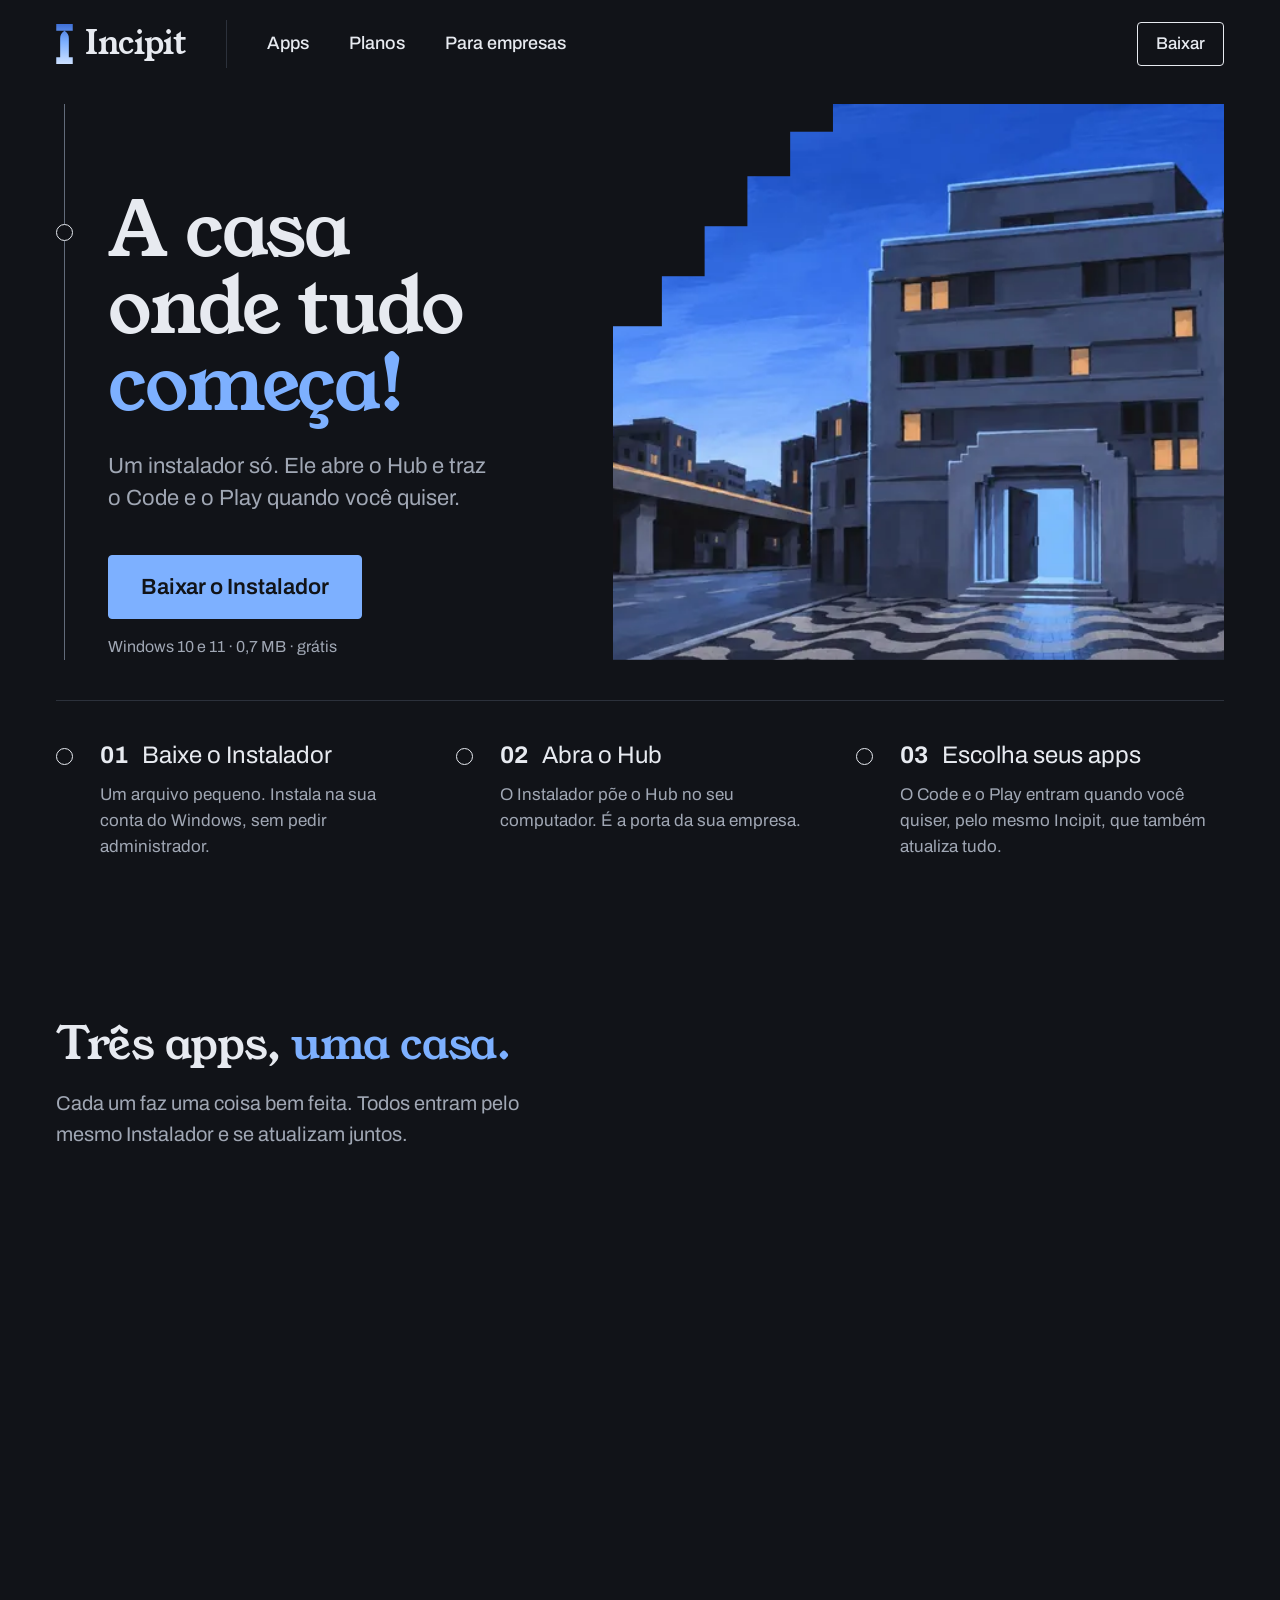
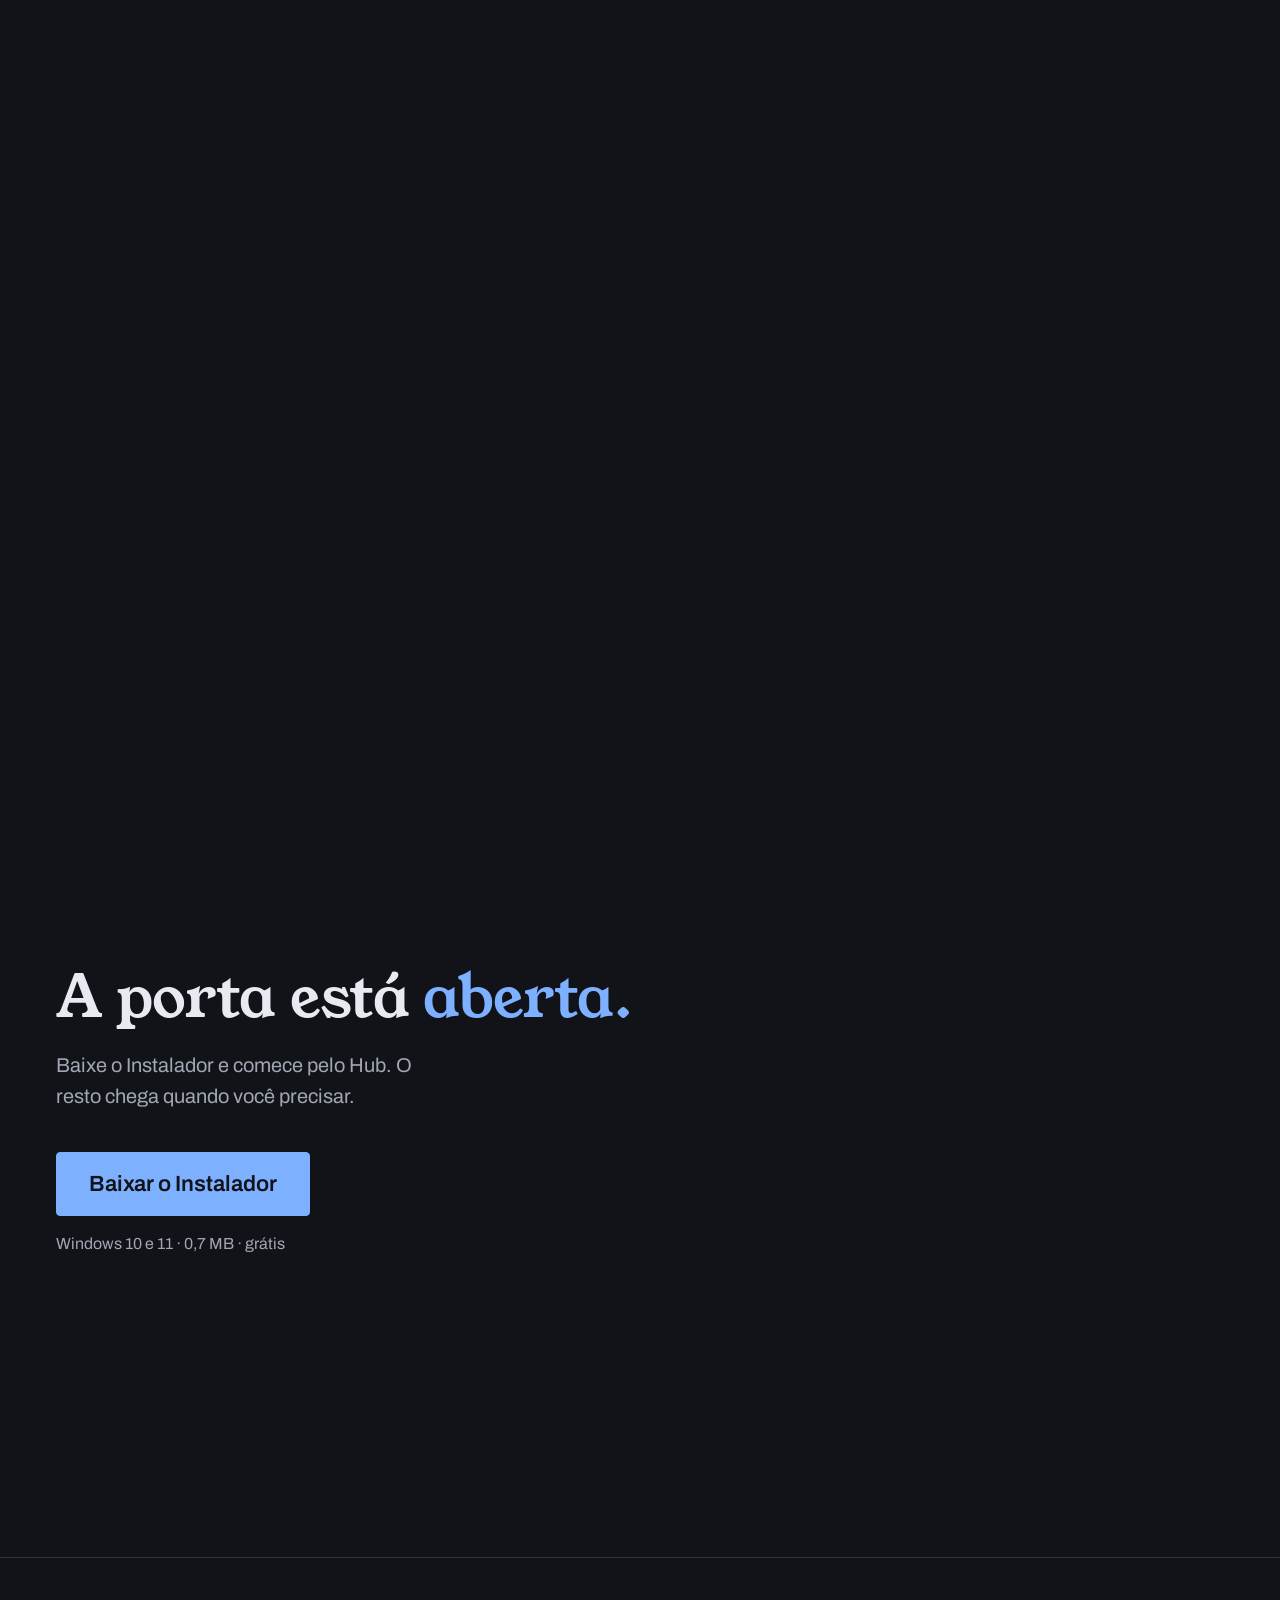
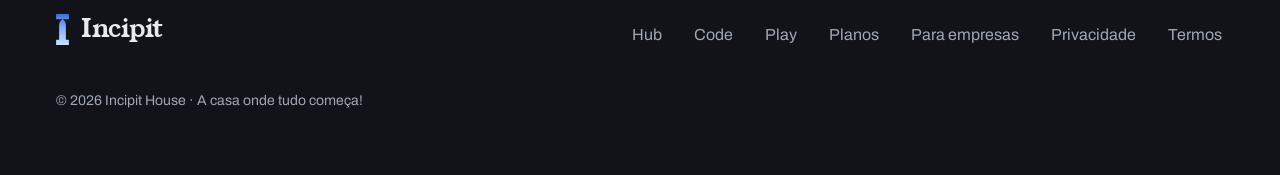
==== index.html @ 81633d27 "Site Incipit House v1 (build do Astro)" ====
<!DOCTYPE html><html lang="pt-BR"><head><meta charset="utf-8"><meta name="viewport" content="width=device-width, initial-scale=1"><meta http-equiv="Content-Security-Policy" content="default-src 'self'; script-src 'self'; style-src 'self'; img-src 'self' data:; font-src 'self'; connect-src 'self'; frame-src 'none'; base-uri 'self'; form-action 'none'; object-src 'none'"><meta name="referrer" content="strict-origin-when-cross-origin"><title>Incipit House · A casa onde tudo começa!</title><meta name="description" content="Baixe o Incipit Instalador: um arquivo só abre o Incipit Hub e traz o Incipit Code e o Incipit Play quando você quiser. Grátis, pra Windows 10 e 11."><link rel="canonical" href="https://incipithouse.com.br/"><link rel="icon" href="/favicon.svg" type="image/svg+xml"><link rel="preload" href="/fontes/young-serif.woff2" as="font" type="font/woff2" crossorigin><link rel="preload" href="/fontes/archivo.woff2" as="font" type="font/woff2" crossorigin><meta name="theme-color" content="#111318"><meta property="og:type" content="website"><meta property="og:site_name" content="Incipit House"><meta property="og:locale" content="pt_BR"><meta property="og:title" content="Incipit House · A casa onde tudo começa!"><meta property="og:description" content="Baixe o Incipit Instalador: um arquivo só abre o Incipit Hub e traz o Incipit Code e o Incipit Play quando você quiser. Grátis, pra Windows 10 e 11."><meta property="og:url" content="https://incipithouse.com.br/"><meta property="og:image" content="https://incipithouse.com.br/img/og.jpg"><meta property="og:image:width" content="1200"><meta property="og:image:height" content="630"><meta name="twitter:card" content="summary_large_image"><script type="application/ld+json">{"@context":"https://schema.org","@type":"Organization","name":"Incipit House","url":"https://incipithouse.com.br","slogan":"A casa onde tudo começa!"}</script><script type="application/ld+json">{"@context":"https://schema.org","@type":"SoftwareApplication","name":"Incipit","operatingSystem":"Windows 10, Windows 11","applicationCategory":"BusinessApplication","offers":{"@type":"Offer","price":"0","priceCurrency":"BRL"}}</script><script src="/js/site.js" defer></script><link rel="stylesheet" href="/_astro/Base.BeALXQrP.css"></head><body><a class="pular" href="#conteudo">Pular pro conteúdo</a><header class="cabeca"><div class="caixa"><a class="marca" href="/" aria-label="Incipit, página inicial"><svg viewBox="0 0 39.58 96" aria-hidden="true" focusable="false"><defs><linearGradient id="porta-topo" x1="0" y1="1" x2="0" y2="0"><stop offset="0" stop-color="#CCE0FF"></stop><stop offset=".55" stop-color="#7DB0FF"></stop><stop offset="1" stop-color="#3F6FD6"></stop></linearGradient></defs><path fill="url(#porta-topo)" fill-rule="evenodd" d="M0 0h39.58v16.32H0zM0 79.68h39.58V96H0zM9.37 79.68V34.36A20.83 20.83 0 0 1 19.79 16.32A20.83 20.83 0 0 1 30.21 34.36V79.68z"></path></svg>Incipit</a><nav aria-label="Principal"><a href="/#apps">Apps</a><a href="/planos">Planos</a><a href="/empresas">Para empresas</a></nav><a class="bt bt-pequeno bt-baixar-topo" href="https://github.com/dalmor0/incipit-releases/releases/latest/download/IncipitSetup.exe">Baixar</a><details class="menu-cel"><summary class="bt bt-pequeno">Menu</summary><div class="menu-gaveta"><a href="/#apps">Apps</a><a href="/planos">Planos</a><a href="/empresas">Para empresas</a><a class="bt bt-pequeno" href="https://github.com/dalmor0/incipit-releases/releases/latest/download/IncipitSetup.exe">Baixar o Instalador</a></div></details></div></header><main id="conteudo"><section class="abre caixa"><div class="abre-grade"><div class="abre-texto rota"><h1 class="titulo-topo parada">A casa onde tudo <em>começa!</em></h1><p class="apoio">Um instalador só. Ele abre o Hub e traz o Code e o Play<span class="so-grande"> quando você quiser</span>.</p></div><div class="abre-acao rota"><a class="bt bt-forte" href="https://github.com/dalmor0/incipit-releases/releases/latest/download/IncipitSetup.exe">Baixar o Instalador</a><p class="meta">Windows 10 e 11 · 0,7 MB · grátis</p></div><div class="abre-imagem batente"><img src="/img/01-capa-1600.webp" srcset="/img/01-capa-800.webp 800w, /img/01-capa-1600.webp 1600w" sizes="(max-width: 860px) 100vw, 58vw" width="1600" height="900" alt="Pintura de uma rua de noite na hora azul: um prédio art déco com a porta aberta e acesa em azul, calçada de ondas portuguesas e janelas acesas." fetchpriority="high" decoding="async"></div></div></section><section class="faixa-rota caixa" aria-label="Como começar"><ol><li><span class="num">01</span><span class="nome">Baixe o Instalador</span><p>Um arquivo pequeno. Instala na sua conta do Windows, sem pedir administrador.</p></li><li><span class="num">02</span><span class="nome">Abra o Hub</span><p>O Instalador põe o Hub no seu computador. É a porta da sua empresa.</p></li><li><span class="num">03</span><span class="nome">Escolha seus apps</span><p>O Code e o Play entram quando você quiser, pelo mesmo Incipit, que também atualiza tudo.</p></li></ol></section><section class="secao caixa" id="apps" aria-labelledby="t-apps"><h2 class="titulo-secao" id="t-apps">Três apps, <em>uma casa.</em></h2><p class="texto-secao">Cada um faz uma coisa bem feita. Todos entram pelo mesmo Instalador e se atualizam juntos.</p><article class="sala entra" aria-labelledby="t-hub"><figure class="porta-print"><div class="porta-moldura larga"><img src="/img/hub-trabalhos-1280.webp" srcset="/img/hub-trabalhos-640.webp 640w, /img/hub-trabalhos-1280.webp 1280w" sizes="(max-width: 860px) 100vw, 1100px" width="1440" height="900" alt="Tela Trabalhos do Incipit Hub numa empresa de demonstração, com as colunas A fazer, Andando e Feito" loading="lazy" decoding="async"></div></figure><div class="sala-texto"><h3 class="titulo-sala" id="t-hub">Incipit Hub</h3><p class="texto-secao">A central da sua empresa: o que está andando, o que espera decisão e quem está em cada mesa.</p><a class="bt acao-secao" href="/hub">Conhecer o Hub</a></div></article><article class="sala entra" aria-labelledby="t-code"><figure class="porta-print"><div class="porta-moldura"><img src="/img/code-conversa-navegador-1280.webp" srcset="/img/code-conversa-navegador-640.webp 640w, /img/code-conversa-navegador-1280.webp 1280w" sizes="(max-width: 860px) 100vw, 1100px" width="1008" height="816" alt="Tela Conversa do Incipit Code: o Construtor fazendo a página de uma padaria de exemplo, com o passo a passo e a página aberta no navegador do app" loading="lazy" decoding="async"></div></figure><div class="sala-texto"><h3 class="titulo-sala" id="t-code">Incipit Code</h3><p class="texto-secao">Seus ajudantes trabalhando lado a lado, cada um no seu terminal, e agora com conversa por voz.</p><a class="bt acao-secao" href="/code">Conhecer o Code</a></div></article><article class="sala entra" aria-labelledby="t-play"><figure class="porta-print"><div class="porta-moldura"><img src="/img/play-playstation-1280.webp" srcset="/img/play-playstation-640.webp 640w, /img/play-playstation-1280.webp 1280w" sizes="(max-width: 860px) 100vw, 1100px" width="1280" height="480" alt="Aba PlayStation do Incipit Play: um PS5 da rede achado, em repouso, com os botões PIN do console e Jogar" loading="lazy" decoding="async"></div></figure><div class="sala-texto"><h3 class="titulo-sala" id="t-play">Incipit Play</h3><p class="texto-secao">Jogue o seu PlayStation, Xbox ou Switch no computador e guarde os melhores lances.</p><a class="bt acao-secao" href="/play">Conhecer o Play</a></div></article></section><section class="secao caixa entra faixa-instalador" aria-labelledby="t-instalador"><div class="faixa-instalador-texto"><h2 class="titulo-secao" id="t-instalador">Instala, abre e <em>atualiza.</em></h2><p class="texto-secao">O Instalador é o lugar dos seus apps. Ele instala na sua conta do Windows, sem pedir administrador, confere cada app contra a lista de versões assinada antes de instalar e avisa quando sai versão nova.</p><div class="acao-secao"><a class="bt bt-forte" href="https://github.com/dalmor0/incipit-releases/releases/latest/download/IncipitSetup.exe">Baixar o Instalador</a><p class="meta">Windows 10 e 11 · 0,7 MB · grátis</p></div></div><figure class="porta-print"><div class="porta-moldura"><img src="/img/instalador-apps-1280.webp" srcset="/img/instalador-apps-640.webp 640w, /img/instalador-apps-1280.webp 1280w" sizes="(max-width: 860px) 100vw, 1100px" width="840" height="600" alt="Tela Seus apps do Incipit Instalador, com o Incipit Code, o Incipit Hub e o Incipit Play e os botões de instalar e atualizar." loading="lazy" decoding="async"></div></figure></section><section class="secao caixa entra" aria-labelledby="t-planos"><h2 class="titulo-secao" id="t-planos">O grátis é <em>completo.</em></h2><p class="texto-secao">Quem quiser mais paga uma vez e fica com a licença. Sem assinatura.</p><ul class="lista"><li><div class="linha-app"><h3>Grátis</h3><p>R$ 0. Code, Hub e Play pra trabalhar a sério desde o primeiro dia, tudo no seu computador.</p><a class="bt bt-pequeno" href="/planos#gratis">Ver o que tem</a></div></li><li><div class="linha-app"><h3>Vitalício</h3><p>R$ 497 nas 200 primeiras licenças, depois R$ 697. Paga uma vez.</p><a class="bt bt-pequeno" href="/planos#vitalicio">Ver o vitalício</a></div></li><li><div class="linha-app"><h3>Enterprise</h3><p>Por contrato, pra empresa que põe o time inteiro nos apps.</p><a class="bt bt-pequeno" href="/empresas">Para empresas</a></div></li></ul></section><section class="secao caixa entra" aria-labelledby="t-empresas"><div class="faixa-pintura"><img src="/img/07-resolver-1600.webp" srcset="/img/07-resolver-800.webp 800w, /img/07-resolver-1600.webp 1600w" sizes="(max-width: 860px) 100vw, 58vw" width="1600" height="900" alt="" loading="lazy" decoding="async"><div><p class="etiqueta">Para empresas</p><h2 class="titulo-secao" id="t-empresas">O time inteiro, com o dado <em>em casa.</em></h2><p class="texto-secao">Tudo liberado pra cada pessoa, o registro do que foi pedido guardado na empresa e implantação com a gente.</p><a class="bt acao-secao" href="/empresas">Falar com a gente</a></div></div></section><section class="cena-final" aria-labelledby="t-final"><img src="/img/05-andando-1600.webp" srcset="/img/05-andando-800.webp 800w, /img/05-andando-1600.webp 1600w" sizes="100vw" width="1600" height="900" alt="" loading="lazy" decoding="async"><div class="caixa"><h2 class="titulo-secao" id="t-final">A porta está <em>aberta.</em></h2><p class="texto-secao">Baixe o Instalador e comece pelo Hub. O resto chega quando você precisar.</p><a class="bt bt-forte" href="https://github.com/dalmor0/incipit-releases/releases/latest/download/IncipitSetup.exe">Baixar o Instalador</a><p class="meta">Windows 10 e 11 · 0,7 MB · grátis</p></div></section></main><footer class="rodape"><div class="caixa"><a class="marca" href="/" aria-label="Incipit, página inicial"><svg viewBox="0 0 39.58 96" aria-hidden="true" focusable="false"><defs><linearGradient id="porta-rodape" x1="0" y1="1" x2="0" y2="0"><stop offset="0" stop-color="#CCE0FF"></stop><stop offset=".55" stop-color="#7DB0FF"></stop><stop offset="1" stop-color="#3F6FD6"></stop></linearGradient></defs><path fill="url(#porta-rodape)" fill-rule="evenodd" d="M0 0h39.58v16.32H0zM0 79.68h39.58V96H0zM9.37 79.68V34.36A20.83 20.83 0 0 1 19.79 16.32A20.83 20.83 0 0 1 30.21 34.36V79.68z"></path></svg>Incipit</a><nav aria-label="Rodapé"><a href="/hub">Hub</a><a href="/code">Code</a><a href="/play">Play</a><a href="/planos">Planos</a><a href="/empresas">Para empresas</a><a href="/privacidade">Privacidade</a><a href="/termos">Termos</a></nav><p class="letra">© 2026 Incipit House · A casa onde tudo começa!</p></div></footer></body></html>
---- _astro/Base.BeALXQrP.css ----
@font-face{font-family:Young Serif;src:url(/fontes/young-serif.woff2)format("woff2");font-weight:400;font-style:normal;font-display:swap}@font-face{font-family:Archivo;src:url(/fontes/archivo.woff2)format("woff2");font-weight:100 900;font-stretch:62% 125%;font-style:normal;font-display:swap}:root{--fundo:#111318;--sup:#1a1d24;--texto:#e7eaf0;--texto-2:#a0a7b4;--fio:#2c313b;--fio-forte:#626b7a;--destaque:#7db0ff;--sobre-destaque:#111318;--porta-1:#cce0ff;--porta-2:#7db0ff;--porta-3:#3f6fd6;--serif:"Young Serif", Georgia, "Times New Roman", serif;--sans:"Archivo", system-ui, -apple-system, "Segoe UI", sans-serif;--gutter:56px;--rota:8px;--recuo:52px;--larg:1328px;--secao:160px;--ease-out:cubic-bezier(.23, 1, .32, 1);--degrau:polygon(0 40%, 8% 40%, 8% 31%, 15% 31%, 15% 22%, 22% 22%, 22% 13%, 29% 13%, 29% 5%, 36% 5%, 36% 0, 100% 0, 100% 100%, 0 100%);--portal:polygon(0 18%, 6% 18%, 6% 10%, 12% 10%, 12% 4%, 18% 4%, 18% 0, 82% 0, 82% 4%, 88% 4%, 88% 10%, 94% 10%, 94% 18%, 100% 18%, 100% 100%, 0 100%);color-scheme:dark}@media (width<=1100px){:root{--gutter:40px;--secao:128px}}@media (width<=720px){:root{--gutter:20px;--rota:3px;--recuo:24px;--secao:96px}}*,:before,:after{box-sizing:border-box}html{-webkit-text-size-adjust:100%;text-size-adjust:100%}body{background:var(--fundo);color:var(--texto);font:400 18px/1.55 var(--sans);-webkit-font-smoothing:antialiased;margin:0;overflow-x:clip}img{max-width:100%;height:auto;display:block}a{color:inherit}h1,h2,h3{font-family:var(--serif);text-wrap:balance;margin:0;font-weight:400}p{margin:0}ul,ol{margin:0;padding:0;list-style:none}:focus-visible{outline:3px solid var(--destaque);outline-offset:3px}.pular{left:var(--gutter);z-index:20;background:var(--destaque);color:var(--sobre-destaque);padding:12px 16px;font-weight:600;text-decoration:none;position:absolute;top:-100px}.pular:focus{top:12px}.caixa{width:min(100% - 2 * var(--gutter), var(--larg));margin-inline:auto}.cabeca .caixa{align-items:center;gap:40px;min-height:88px;display:flex}.marca{font:400 32px/1 var(--serif);letter-spacing:-.01em;flex:none;align-items:center;gap:12px;text-decoration:none;display:inline-flex}.marca svg{flex:none;width:17px;height:40px}.cabeca nav{border-left:1px solid var(--fio);flex:1;align-items:center;gap:40px;min-height:40px;padding-left:40px;display:flex}.cabeca nav a{color:var(--texto);padding:10px 0;font-size:18px;font-weight:500;text-decoration:none}.cabeca nav a[aria-current=page]{color:var(--destaque)}.cabeca .bt-baixar-topo{margin-left:auto}.menu-cel{display:none}@media (width<=860px){.cabeca .caixa{gap:16px;min-height:72px}.cabeca nav,.cabeca .bt-baixar-topo{display:none}.marca{font-size:28px}.marca svg{width:15px;height:35px}.menu-cel{margin-left:auto;display:block;position:relative}.menu-cel summary{list-style:none}.menu-cel summary::-webkit-details-marker{display:none}.menu-cel[open] .menu-gaveta{display:grid}.menu-gaveta{z-index:10;background:var(--sup);border:1px solid var(--fio-forte);align-content:start;width:280px;padding:8px;display:none;position:absolute;top:calc(100% + 8px);right:0}.menu-gaveta a{align-items:center;min-height:48px;padding:0 12px;font-weight:500;text-decoration:none;display:flex}.menu-gaveta a[aria-current=page]{color:var(--destaque)}.menu-gaveta .bt{margin-top:8px}}.bt{border:1px solid var(--texto);min-height:48px;font:600 17px/1.2 var(--sans);color:var(--texto);cursor:pointer;transition:background-color .16s ease, border-color .16s ease, color .16s ease, transform .12s var(--ease-out);background:0 0;border-radius:4px;justify-content:center;align-items:center;gap:10px;padding:0 22px;text-decoration:none;display:inline-flex}.bt:active{transform:scale(.97)}.bt-forte{background:var(--destaque);border-color:var(--destaque);color:var(--sobre-destaque);min-height:64px;padding:0 32px;font-size:22px}.bt-pequeno{min-height:44px;padding:0 18px;font-size:17px;font-weight:500}.bt-cheio{width:100%}@media (hover:hover) and (pointer:fine){.bt:hover{border-color:var(--destaque);color:var(--destaque)}.bt-forte:hover{background:var(--porta-1);border-color:var(--porta-1);color:var(--sobre-destaque)}}.meta{color:var(--texto-2);margin-top:16px;font-size:16px}.rota{padding-left:var(--recuo);position:relative}.rota:before{content:"";left:var(--rota);background:var(--fio-forte);width:1px;position:absolute;top:0;bottom:0}.parada{position:relative}.parada:before{content:"";left:calc(var(--rota) - var(--recuo) - 8px);border:1.5px solid var(--texto);background:var(--fundo);border-radius:50%;width:17px;height:17px;position:absolute;top:.55em}.abre{padding-top:16px}.abre-grade{grid-template:"texto imagem""acao imagem"1fr/minmax(0,11fr) minmax(0,13fr);column-gap:40px;display:grid}.abre-texto{grid-area:texto;padding-top:88px}.abre-acao{grid-area:acao;padding-top:40px}.abre-imagem{grid-area:imagem;align-self:start}.etiqueta{font:600 15px/1.2 var(--sans);letter-spacing:.12em;text-transform:uppercase;color:var(--destaque);margin-bottom:20px}.titulo-topo{letter-spacing:-.015em;font-size:clamp(44px,5.9vw,84px);line-height:1.02}.titulo-topo em,.titulo-secao em{color:var(--destaque);font-style:normal}.apoio{color:var(--texto-2);max-width:30ch;margin-top:28px;font-size:22px;line-height:1.45}.abre-texto .parada:before{top:.42em}.batente{clip-path:var(--degrau);background:var(--sup)}.batente img{aspect-ratio:1672/941;object-fit:cover;width:100%}.abre-imagem.batente img{aspect-ratio:87/59;object-position:60% 50%}.batente-alto img{aspect-ratio:1/.8}.faixa-rota{border-top:1px solid var(--fio);margin-top:40px}.faixa-rota ol{grid-template-columns:repeat(3,1fr);gap:32px;padding-top:40px;display:grid}.faixa-rota li{padding-left:44px;position:relative}.faixa-rota li:before{content:"";border:1.5px solid var(--texto);border-radius:50%;width:17px;height:17px;position:absolute;top:7px;left:0}.faixa-rota .num{font:700 24px/1.2 var(--sans);margin-right:14px}.faixa-rota .nome{font:400 24px/1.2 var(--sans)}.faixa-rota p{color:var(--texto-2);max-width:32ch;margin-top:10px;font-size:17px}@media (width<=860px){.abre{padding-top:8px}.abre-grade{grid-template:"texto""imagem""acao"/minmax(0,1fr)}.abre-texto{padding-top:8px}.abre-imagem{margin-top:24px;margin-right:calc(-1 * var(--gutter))}.abre-acao{padding-top:20px}.abre-acao .bt-forte{width:100%}.abre-acao .meta{text-align:center}.apoio{margin-top:16px;font-size:18px}.batente img,.batente-alto img{aspect-ratio:4/5}.abre-imagem.batente img{aspect-ratio:100/78;object-position:72% 50%}.faixa-rota ol{grid-template-columns:1fr;gap:28px}}.secao{padding-top:var(--secao)}.titulo-secao{letter-spacing:-.01em;font-size:clamp(34px,3.4vw,48px);line-height:1.1}.texto-secao{color:var(--texto-2);max-width:46ch;margin-top:20px;font-size:20px}.dois{grid-template-columns:minmax(0,5fr) minmax(0,7fr);align-items:start;gap:48px;display:grid}.dois-inv{grid-template-columns:minmax(0,7fr) minmax(0,5fr)}@media (width<=860px){.dois,.dois-inv{grid-template-columns:minmax(0,1fr);gap:32px}.dois-inv>:first-child{order:2}}.lista{border-top:1px solid var(--fio);margin-top:40px}.lista>li{border-bottom:1px solid var(--fio)}.linha-app{grid-template-columns:minmax(0,1fr) auto;align-items:center;gap:8px 24px;padding:28px 0;display:grid}.linha-app h3{font-size:30px;line-height:1.15}.linha-app p{color:var(--texto-2);grid-column:1;max-width:44ch;font-size:18px}.linha-app .bt{grid-area:1/2/span 2}.linha-app[data-ativa] h3{color:var(--destaque)}@media (width<=560px){.linha-app{grid-template-columns:minmax(0,1fr)}.linha-app .bt{grid-area:auto/1;justify-self:start;margin-top:8px}}.itens{margin-top:36px}.itens li{border-bottom:1px solid var(--fio);padding:18px 0;font-size:22px;line-height:1.35}.itens li:first-child{padding-top:0}.itens .parada:before{top:.18em}.itens li:first-child.parada:before{top:-.1em}@media (width<=720px){.itens li{font-size:19px}}.print{border:1px solid var(--fio-forte);background:var(--sup);margin:0}.acao-secao{margin-top:40px}.print img{width:100%}.legenda{color:var(--texto-2);margin-top:12px;font-size:15px}.plano{grid-template-columns:minmax(0,3fr) minmax(0,5fr) 220px;align-content:start;align-items:start;gap:8px 40px;padding:36px 0;display:grid}.plano .h3-plano{font-size:32px}.nota-plano{color:var(--texto-2);margin-top:14px;font-size:16px}.contato-bts{flex-wrap:wrap;gap:16px;display:flex}.plano .preco{font:600 22px/1.3 var(--sans);margin-top:8px}.plano .preco s{color:var(--texto-2);margin-left:8px;font-weight:400}.plano ul li{color:var(--texto-2);padding-left:22px;position:relative}.plano ul li+li{margin-top:8px}.plano ul li:before{content:"";background:var(--destaque);width:10px;height:1.5px;position:absolute;top:.75em;left:0}.plano>.bt{justify-self:end}.preco-depois{color:var(--texto-2);margin-top:4px;font-size:16px}.plano .resumo{color:var(--texto);margin-bottom:14px}@media (width<=860px){.plano{grid-template-columns:minmax(0,1fr);gap:16px}.plano>.bt{justify-self:start}}.faixa-pintura{background:var(--sup);grid-template-columns:minmax(0,7fr) minmax(0,5fr);display:grid;position:relative}.faixa-pintura>img{object-fit:cover;width:100%;height:100%;min-height:420px}.faixa-pintura>div{align-self:center;padding:64px 56px}@media (width<=860px){.faixa-pintura{grid-template-columns:minmax(0,1fr)}.faixa-pintura>img{aspect-ratio:16/10;min-height:0}.faixa-pintura>div{padding:40px 24px 48px}}.cena-final{margin-top:var(--secao);isolation:isolate;position:relative;overflow:hidden}.cena-final>img{object-fit:cover;z-index:-2;width:100%;height:100%;position:absolute;inset:0}.cena-final:before{content:"";z-index:-1;background:linear-gradient(90deg,#111318f0 0%,#111318d1 42%,#1113181a 75%);position:absolute;inset:0}.cena-final .caixa{padding:140px 0}.cena-final .titulo-secao{font-size:clamp(40px,4.6vw,64px)}.cena-final .bt-forte{margin-top:40px}@media (width<=860px){.cena-final>img{aspect-ratio:4/3;object-position:70% 50%;height:auto;position:static}.cena-final:before{display:none}.cena-final .caixa{padding:40px 0 8px}.cena-final .bt-forte{width:100%}}.abre-app .abre-grade{grid-template:"texto imagem""lista imagem""acao imagem"1fr/minmax(0,10fr) minmax(0,14fr)}.abre-app .abre-texto{padding-top:48px}.abre-lista{grid-area:lista}.titulo-app{font-size:clamp(36px,3.7vw,52px);line-height:1.08}.abre-app .itens{margin-top:40px}.abre-app .abre-acao{padding-top:36px}@media (width<=860px){.abre-app .abre-grade{grid-template:"texto""imagem""lista""acao"/minmax(0,1fr)}.abre-app .abre-texto{padding-top:8px}.abre-app .abre-imagem{margin-top:20px}.abre-app .itens{margin-top:32px}}.req{border-top:1px solid var(--fio);margin:0}.req>div{border-bottom:1px solid var(--fio);grid-template-columns:minmax(0,2fr) minmax(0,3fr);gap:8px 24px;padding:20px 0;display:grid}.req dt{font-weight:600}.req dd{color:var(--texto-2);margin:0}@media (width<=560px){.req>div{grid-template-columns:minmax(0,1fr)}}.nota{color:var(--texto-2);max-width:68ch;margin-top:40px;font-size:16px}.nota a{color:var(--destaque)}.pendente{border:1px dashed var(--fio-forte);background:var(--sup);color:var(--texto-2);max-width:60ch;margin-top:24px;padding:20px 24px;font-size:16px}.pendente strong{color:var(--texto);font-weight:600}.passos{counter-reset:passo;margin-top:40px}.passos li{counter-increment:passo;border-top:1px solid var(--fio);padding:28px 0 28px 72px;position:relative}.passos li:before{content:counter(passo, decimal-leading-zero);font:700 24px/1.2 var(--sans);position:absolute;top:26px;left:0}.passos h3{font:600 22px/1.3 var(--sans)}.passos p{color:var(--texto-2);max-width:56ch;margin-top:8px}.passos kbd,.tecla{white-space:nowrap;font:600 .9em var(--sans);border:1px solid var(--fio-forte);color:var(--texto);border-radius:4px;padding:1px 6px}.prosa h2{margin-top:56px;font-size:28px}.prosa p,.prosa li{color:var(--texto-2);margin-top:16px}.prosa ul li{padding-left:20px;position:relative}.prosa ul li:before{content:"";background:var(--fio-forte);width:6px;height:6px;position:absolute;top:.7em;left:0}.prosa a{color:var(--destaque)}.rodape{margin-top:var(--secao);border-top:1px solid var(--fio);color:var(--texto-2);padding:56px 0 64px;font-size:16px}.rodape .caixa{grid-template-columns:minmax(0,1fr) auto;align-items:start;gap:32px;display:grid}.rodape .marca{color:var(--texto);font-size:26px}.rodape .marca svg{width:13px;height:31px}.rodape nav{flex-wrap:wrap;justify-content:flex-end;gap:8px 28px;display:flex}.rodape nav a{padding:10px 0;text-decoration:none}.rodape .letra{grid-column:1/-1;font-size:14px}@media (hover:hover) and (pointer:fine){.rodape nav a:hover,.cabeca nav a:hover,.menu-gaveta a:hover{color:var(--destaque)}}@media (width<=720px){.rodape .caixa{grid-template-columns:minmax(0,1fr)}.rodape nav{justify-content:flex-start}}.entra{transition:opacity .6s var(--ease-out), transform .6s var(--ease-out)}.entra[data-espera]{opacity:0;transform:translateY(12px)}@media (prefers-reduced-motion:reduce){.bt:active,.entra[data-espera]{transform:none}}@media (width<=860px){.so-grande{display:none}.titulo-topo{font-size:clamp(36px,10.4vw,44px)}.abre-imagem.batente img{aspect-ratio:1/.9;object-position:74% 50%}}.porta-print{margin:0}.porta-moldura{background:var(--sup);border-bottom:1px solid var(--fio-forte);clip-path:polygon(0 48px,4% 48px,4% 32px,8% 32px,8% 16px,12% 16px,12% 0,88% 0,88% 16px,92% 16px,92% 32px,96% 32px,96% 48px,100% 48px,100% 100%,0 100%);padding:56px 16px 16px}.porta-moldura img{border:1px solid var(--fio);width:100%;height:auto}.secao-print{padding-top:64px}.secao-print .porta-print{max-width:1100px;margin-inline:auto}.secao-print .legenda{text-align:center}.sala{grid-template-columns:minmax(0,7fr) minmax(0,5fr);align-items:center;gap:56px;margin-top:96px;display:grid}.sala-inv{grid-template-columns:minmax(0,5fr) minmax(0,7fr)}.sala-inv .porta-print{order:2}.titulo-sala{font-size:clamp(32px,3vw,44px);line-height:1.1}.sala .etiqueta{margin-bottom:12px}@media (width<=860px){.porta-moldura{clip-path:polygon(0 24px,5% 24px,5% 16px,10% 16px,10% 8px,15% 8px,15% 0,85% 0,85% 8px,90% 8px,90% 16px,95% 16px,95% 24px,100% 24px,100% 100%,0 100%);padding:30px 6px 6px}.secao-print{padding-top:48px}.sala,.sala-inv{grid-template-columns:minmax(0,1fr);gap:24px;margin-top:64px}.sala-inv .porta-print{order:0}.porta-moldura img{aspect-ratio:4/3;object-fit:cover;object-position:0 0}.porta-moldura img[height="480"]{aspect-ratio:auto}}.faixa-instalador{gap:48px;display:grid}.faixa-instalador-texto{grid-template-columns:minmax(0,5fr) minmax(0,7fr);align-items:end;gap:16px 48px;display:grid}.faixa-instalador-texto .titulo-secao{grid-column:1}.faixa-instalador-texto .texto-secao{grid-column:2;margin-top:0}.faixa-instalador-texto .acao-secao{grid-column:2;margin-top:8px}.faixa-instalador .porta-print{width:100%;max-width:900px;margin-inline:auto}@media (width<=860px){.faixa-instalador-texto{grid-template-columns:minmax(0,1fr)}.faixa-instalador-texto .titulo-secao,.faixa-instalador-texto .texto-secao,.faixa-instalador-texto .acao-secao{grid-column:1}}.cena-final .titulo-secao{max-width:11em}.cena-final .texto-secao{max-width:34ch}@media (width>=861px){.cena-final>img{object-position:100% 50%}.cena-final:before{background:linear-gradient(90deg,#111318f5 0%,#111318e6 38%,#11131859 62%,#11131800 80%)}}.plano ul li:before,.prosa ul li:before{content:"";border:1.5px solid var(--fio-forte);background:0 0;border-radius:50%;width:9px;height:9px;position:absolute;top:.55em;left:0}@media (width<=860px){.acao-secao .bt-forte{width:100%}.acao-secao .meta{text-align:center}}.prosa{padding-top:80px}@media (width<=860px){.prosa{padding-top:32px}}.faixa-instalador-texto{grid-template-columns:minmax(0,1fr);max-width:760px}.faixa-instalador-texto .titulo-secao,.faixa-instalador-texto .texto-secao,.faixa-instalador-texto .acao-secao{grid-column:1}.faixa-instalador-texto .texto-secao{margin-top:4px}.porta-moldura{background:#262a33;border-bottom-color:#3a404c}.rodape nav a{align-items:center;min-height:44px;padding:0 2px;display:inline-flex}@media (width>=861px){.abre-app .abre-imagem{align-self:stretch;display:flex}.abre-app .abre-imagem img{aspect-ratio:auto;object-fit:cover;height:100%;min-height:440px}}@media (width<=860px){.abre-app .abre-grade{grid-template-areas:"texto""imagem""acao""lista"}.abre-app .abre-acao{padding-top:24px}.porta-moldura img{aspect-ratio:auto}.porta-moldura.larga img{aspect-ratio:4/3;object-fit:cover;object-position:0 0}}.plano ul,.plano .resumo{max-width:56ch}.comprar{margin-top:96px}.prosa{max-width:50ch}.junto{white-space:nowrap}.faixa-instalador .porta-print{margin-inline:0}@media (width>=561px) and (width<=860px){.abre-acao .bt-forte,.acao-secao .bt-forte,.cena-final .bt-forte{width:auto;min-width:320px}.abre-acao .meta,.acao-secao .meta{text-align:left}}@media (width<=860px){.detalhe .porta-print{order:-1}}@media (width>=861px){.abre-imagem.batente{align-self:stretch;display:flex}.abre-imagem.batente img{aspect-ratio:auto;object-fit:cover;height:100%;min-height:440px}}
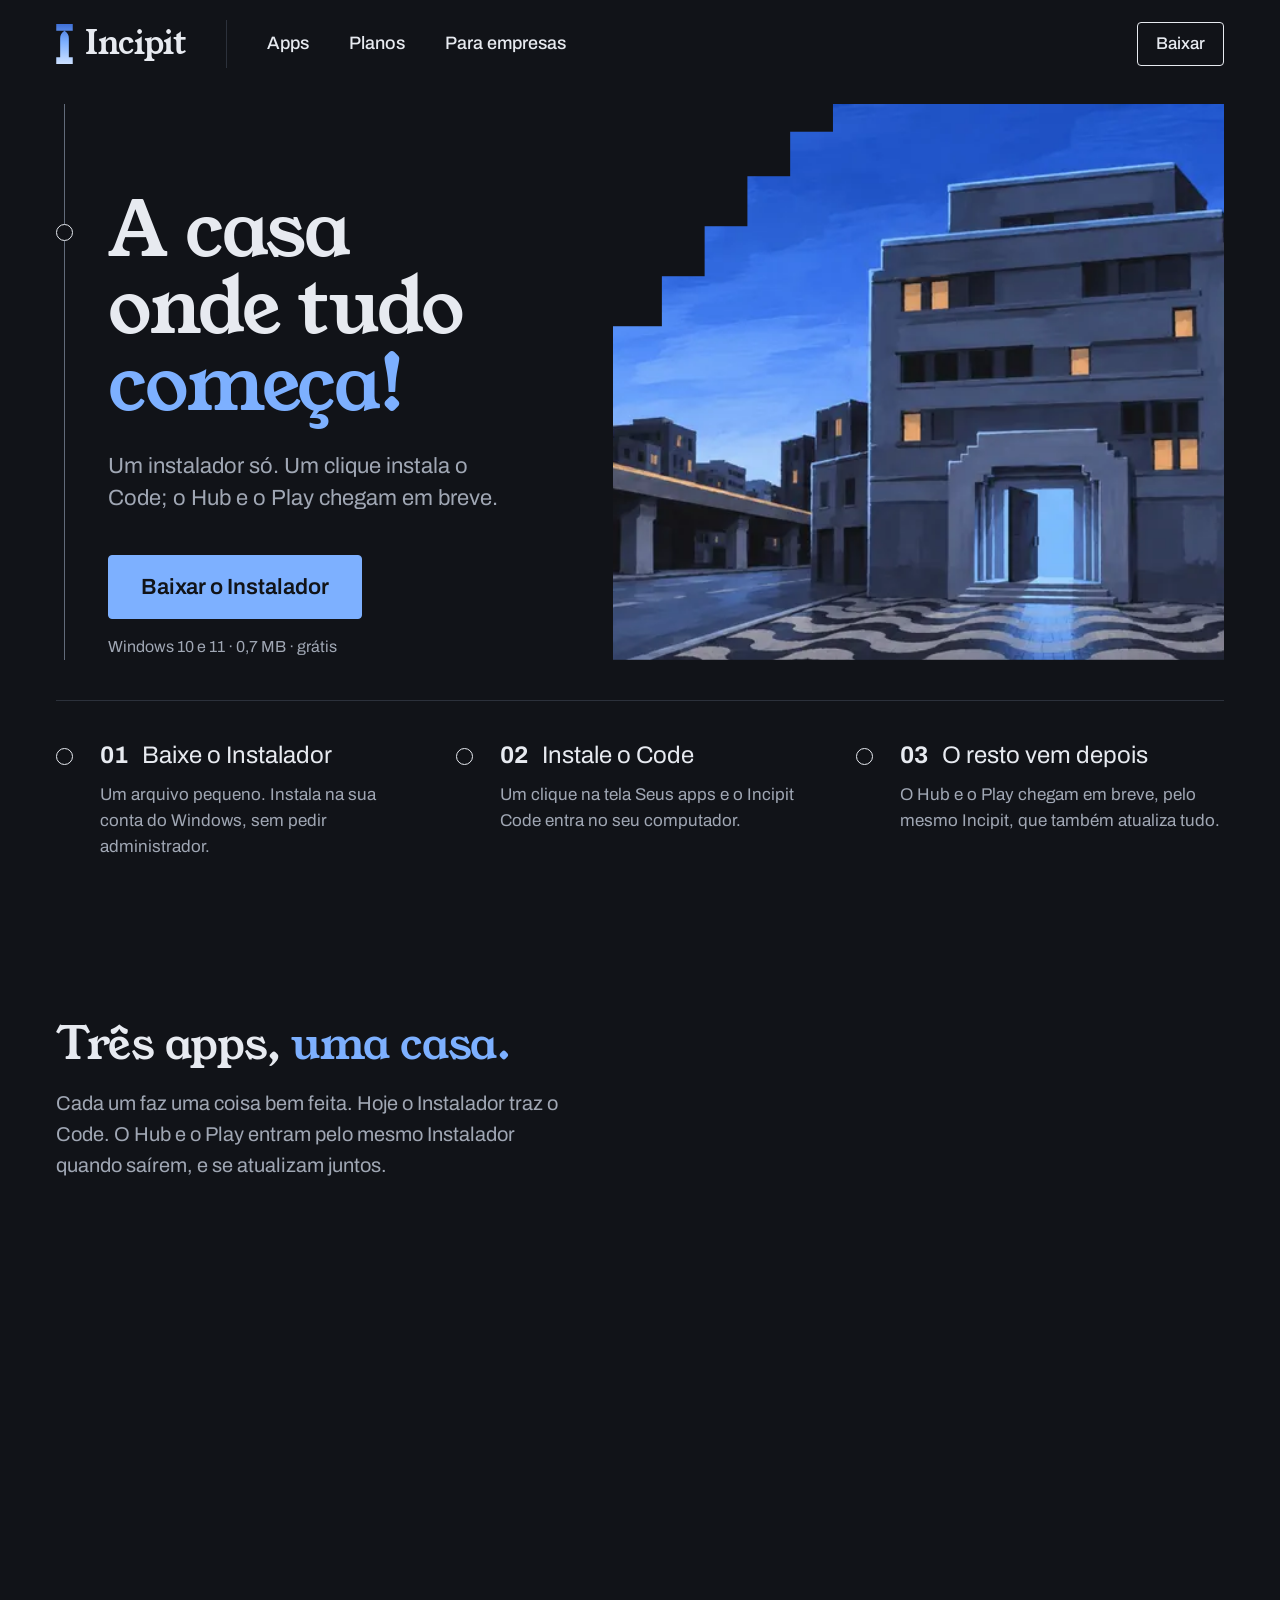
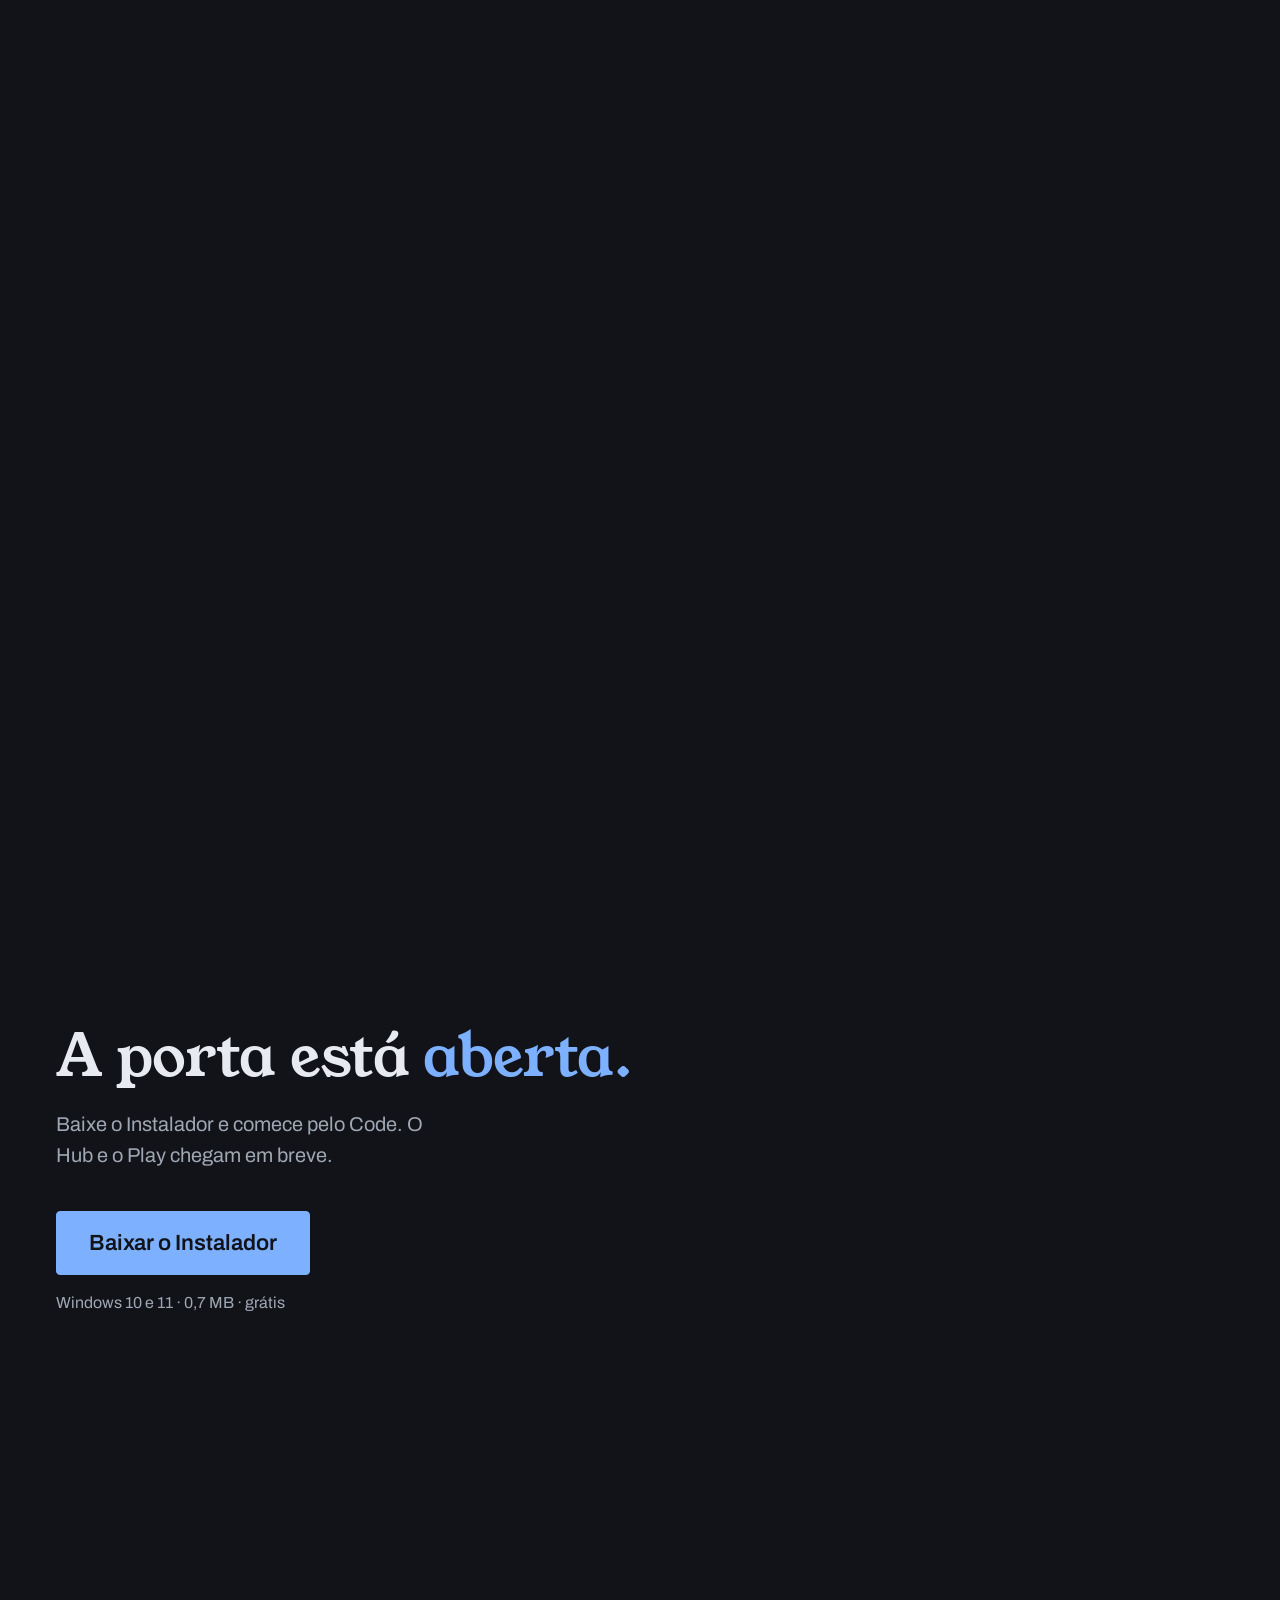
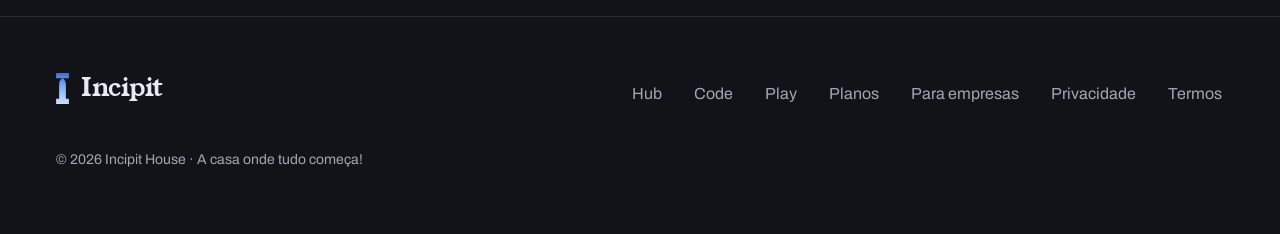
==== commit b37897b6: "Site: Instalador v2 instala o Code; Hub e Play em breve" ====
--- a/index.html
+++ b/index.html
@@ -1 +1 @@
-<!DOCTYPE html><html lang="pt-BR"><head><meta charset="utf-8"><meta name="viewport" content="width=device-width, initial-scale=1"><meta http-equiv="Content-Security-Policy" content="default-src 'self'; script-src 'self'; style-src 'self'; img-src 'self' data:; font-src 'self'; connect-src 'self'; frame-src 'none'; base-uri 'self'; form-action 'none'; object-src 'none'"><meta name="referrer" content="strict-origin-when-cross-origin"><title>Incipit House · A casa onde tudo começa!</title><meta name="description" content="Baixe o Incipit Instalador: um arquivo só abre o Incipit Hub e traz o Incipit Code e o Incipit Play quando você quiser. Grátis, pra Windows 10 e 11."><link rel="canonical" href="https://incipithouse.com.br/"><link rel="icon" href="/favicon.svg" type="image/svg+xml"><link rel="preload" href="/fontes/young-serif.woff2" as="font" type="font/woff2" crossorigin><link rel="preload" href="/fontes/archivo.woff2" as="font" type="font/woff2" crossorigin><meta name="theme-color" content="#111318"><meta property="og:type" content="website"><meta property="og:site_name" content="Incipit House"><meta property="og:locale" content="pt_BR"><meta property="og:title" content="Incipit House · A casa onde tudo começa!"><meta property="og:description" content="Baixe o Incipit Instalador: um arquivo só abre o Incipit Hub e traz o Incipit Code e o Incipit Play quando você quiser. Grátis, pra Windows 10 e 11."><meta property="og:url" content="https://incipithouse.com.br/"><meta property="og:image" content="https://incipithouse.com.br/img/og.jpg"><meta property="og:image:width" content="1200"><meta property="og:image:height" content="630"><meta name="twitter:card" content="summary_large_image"><script type="application/ld+json">{"@context":"https://schema.org","@type":"Organization","name":"Incipit House","url":"https://incipithouse.com.br","slogan":"A casa onde tudo começa!"}</script><script type="application/ld+json">{"@context":"https://schema.org","@type":"SoftwareApplication","name":"Incipit","operatingSystem":"Windows 10, Windows 11","applicationCategory":"BusinessApplication","offers":{"@type":"Offer","price":"0","priceCurrency":"BRL"}}</script><script src="/js/site.js" defer></script><link rel="stylesheet" href="/_astro/Base.BeALXQrP.css"></head><body><a class="pular" href="#conteudo">Pular pro conteúdo</a><header class="cabeca"><div class="caixa"><a class="marca" href="/" aria-label="Incipit, página inicial"><svg viewBox="0 0 39.58 96" aria-hidden="true" focusable="false"><defs><linearGradient id="porta-topo" x1="0" y1="1" x2="0" y2="0"><stop offset="0" stop-color="#CCE0FF"></stop><stop offset=".55" stop-color="#7DB0FF"></stop><stop offset="1" stop-color="#3F6FD6"></stop></linearGradient></defs><path fill="url(#porta-topo)" fill-rule="evenodd" d="M0 0h39.58v16.32H0zM0 79.68h39.58V96H0zM9.37 79.68V34.36A20.83 20.83 0 0 1 19.79 16.32A20.83 20.83 0 0 1 30.21 34.36V79.68z"></path></svg>Incipit</a><nav aria-label="Principal"><a href="/#apps">Apps</a><a href="/planos">Planos</a><a href="/empresas">Para empresas</a></nav><a class="bt bt-pequeno bt-baixar-topo" href="https://github.com/dalmor0/incipit-releases/releases/latest/download/IncipitSetup.exe">Baixar</a><details class="menu-cel"><summary class="bt bt-pequeno">Menu</summary><div class="menu-gaveta"><a href="/#apps">Apps</a><a href="/planos">Planos</a><a href="/empresas">Para empresas</a><a class="bt bt-pequeno" href="https://github.com/dalmor0/incipit-releases/releases/latest/download/IncipitSetup.exe">Baixar o Instalador</a></div></details></div></header><main id="conteudo"><section class="abre caixa"><div class="abre-grade"><div class="abre-texto rota"><h1 class="titulo-topo parada">A casa onde tudo <em>começa!</em></h1><p class="apoio">Um instalador só. Ele abre o Hub e traz o Code e o Play<span class="so-grande"> quando você quiser</span>.</p></div><div class="abre-acao rota"><a class="bt bt-forte" href="https://github.com/dalmor0/incipit-releases/releases/latest/download/IncipitSetup.exe">Baixar o Instalador</a><p class="meta">Windows 10 e 11 · 0,7 MB · grátis</p></div><div class="abre-imagem batente"><img src="/img/01-capa-1600.webp" srcset="/img/01-capa-800.webp 800w, /img/01-capa-1600.webp 1600w" sizes="(max-width: 860px) 100vw, 58vw" width="1600" height="900" alt="Pintura de uma rua de noite na hora azul: um prédio art déco com a porta aberta e acesa em azul, calçada de ondas portuguesas e janelas acesas." fetchpriority="high" decoding="async"></div></div></section><section class="faixa-rota caixa" aria-label="Como começar"><ol><li><span class="num">01</span><span class="nome">Baixe o Instalador</span><p>Um arquivo pequeno. Instala na sua conta do Windows, sem pedir administrador.</p></li><li><span class="num">02</span><span class="nome">Abra o Hub</span><p>O Instalador põe o Hub no seu computador. É a porta da sua empresa.</p></li><li><span class="num">03</span><span class="nome">Escolha seus apps</span><p>O Code e o Play entram quando você quiser, pelo mesmo Incipit, que também atualiza tudo.</p></li></ol></section><section class="secao caixa" id="apps" aria-labelledby="t-apps"><h2 class="titulo-secao" id="t-apps">Três apps, <em>uma casa.</em></h2><p class="texto-secao">Cada um faz uma coisa bem feita. Todos entram pelo mesmo Instalador e se atualizam juntos.</p><article class="sala entra" aria-labelledby="t-hub"><figure class="porta-print"><div class="porta-moldura larga"><img src="/img/hub-trabalhos-1280.webp" srcset="/img/hub-trabalhos-640.webp 640w, /img/hub-trabalhos-1280.webp 1280w" sizes="(max-width: 860px) 100vw, 1100px" width="1440" height="900" alt="Tela Trabalhos do Incipit Hub numa empresa de demonstração, com as colunas A fazer, Andando e Feito" loading="lazy" decoding="async"></div></figure><div class="sala-texto"><h3 class="titulo-sala" id="t-hub">Incipit Hub</h3><p class="texto-secao">A central da sua empresa: o que está andando, o que espera decisão e quem está em cada mesa.</p><a class="bt acao-secao" href="/hub">Conhecer o Hub</a></div></article><article class="sala entra" aria-labelledby="t-code"><figure class="porta-print"><div class="porta-moldura"><img src="/img/code-conversa-navegador-1280.webp" srcset="/img/code-conversa-navegador-640.webp 640w, /img/code-conversa-navegador-1280.webp 1280w" sizes="(max-width: 860px) 100vw, 1100px" width="1008" height="816" alt="Tela Conversa do Incipit Code: o Construtor fazendo a página de uma padaria de exemplo, com o passo a passo e a página aberta no navegador do app" loading="lazy" decoding="async"></div></figure><div class="sala-texto"><h3 class="titulo-sala" id="t-code">Incipit Code</h3><p class="texto-secao">Seus ajudantes trabalhando lado a lado, cada um no seu terminal, e agora com conversa por voz.</p><a class="bt acao-secao" href="/code">Conhecer o Code</a></div></article><article class="sala entra" aria-labelledby="t-play"><figure class="porta-print"><div class="porta-moldura"><img src="/img/play-playstation-1280.webp" srcset="/img/play-playstation-640.webp 640w, /img/play-playstation-1280.webp 1280w" sizes="(max-width: 860px) 100vw, 1100px" width="1280" height="480" alt="Aba PlayStation do Incipit Play: um PS5 da rede achado, em repouso, com os botões PIN do console e Jogar" loading="lazy" decoding="async"></div></figure><div class="sala-texto"><h3 class="titulo-sala" id="t-play">Incipit Play</h3><p class="texto-secao">Jogue o seu PlayStation, Xbox ou Switch no computador e guarde os melhores lances.</p><a class="bt acao-secao" href="/play">Conhecer o Play</a></div></article></section><section class="secao caixa entra faixa-instalador" aria-labelledby="t-instalador"><div class="faixa-instalador-texto"><h2 class="titulo-secao" id="t-instalador">Instala, abre e <em>atualiza.</em></h2><p class="texto-secao">O Instalador é o lugar dos seus apps. Ele instala na sua conta do Windows, sem pedir administrador, confere cada app contra a lista de versões assinada antes de instalar e avisa quando sai versão nova.</p><div class="acao-secao"><a class="bt bt-forte" href="https://github.com/dalmor0/incipit-releases/releases/latest/download/IncipitSetup.exe">Baixar o Instalador</a><p class="meta">Windows 10 e 11 · 0,7 MB · grátis</p></div></div><figure class="porta-print"><div class="porta-moldura"><img src="/img/instalador-apps-1280.webp" srcset="/img/instalador-apps-640.webp 640w, /img/instalador-apps-1280.webp 1280w" sizes="(max-width: 860px) 100vw, 1100px" width="840" height="600" alt="Tela Seus apps do Incipit Instalador, com o Incipit Code, o Incipit Hub e o Incipit Play e os botões de instalar e atualizar." loading="lazy" decoding="async"></div></figure></section><section class="secao caixa entra" aria-labelledby="t-planos"><h2 class="titulo-secao" id="t-planos">O grátis é <em>completo.</em></h2><p class="texto-secao">Quem quiser mais paga uma vez e fica com a licença. Sem assinatura.</p><ul class="lista"><li><div class="linha-app"><h3>Grátis</h3><p>R$ 0. Code, Hub e Play pra trabalhar a sério desde o primeiro dia, tudo no seu computador.</p><a class="bt bt-pequeno" href="/planos#gratis">Ver o que tem</a></div></li><li><div class="linha-app"><h3>Vitalício</h3><p>R$ 497 nas 200 primeiras licenças, depois R$ 697. Paga uma vez.</p><a class="bt bt-pequeno" href="/planos#vitalicio">Ver o vitalício</a></div></li><li><div class="linha-app"><h3>Enterprise</h3><p>Por contrato, pra empresa que põe o time inteiro nos apps.</p><a class="bt bt-pequeno" href="/empresas">Para empresas</a></div></li></ul></section><section class="secao caixa entra" aria-labelledby="t-empresas"><div class="faixa-pintura"><img src="/img/07-resolver-1600.webp" srcset="/img/07-resolver-800.webp 800w, /img/07-resolver-1600.webp 1600w" sizes="(max-width: 860px) 100vw, 58vw" width="1600" height="900" alt="" loading="lazy" decoding="async"><div><p class="etiqueta">Para empresas</p><h2 class="titulo-secao" id="t-empresas">O time inteiro, com o dado <em>em casa.</em></h2><p class="texto-secao">Tudo liberado pra cada pessoa, o registro do que foi pedido guardado na empresa e implantação com a gente.</p><a class="bt acao-secao" href="/empresas">Falar com a gente</a></div></div></section><section class="cena-final" aria-labelledby="t-final"><img src="/img/05-andando-1600.webp" srcset="/img/05-andando-800.webp 800w, /img/05-andando-1600.webp 1600w" sizes="100vw" width="1600" height="900" alt="" loading="lazy" decoding="async"><div class="caixa"><h2 class="titulo-secao" id="t-final">A porta está <em>aberta.</em></h2><p class="texto-secao">Baixe o Instalador e comece pelo Hub. O resto chega quando você precisar.</p><a class="bt bt-forte" href="https://github.com/dalmor0/incipit-releases/releases/latest/download/IncipitSetup.exe">Baixar o Instalador</a><p class="meta">Windows 10 e 11 · 0,7 MB · grátis</p></div></section></main><footer class="rodape"><div class="caixa"><a class="marca" href="/" aria-label="Incipit, página inicial"><svg viewBox="0 0 39.58 96" aria-hidden="true" focusable="false"><defs><linearGradient id="porta-rodape" x1="0" y1="1" x2="0" y2="0"><stop offset="0" stop-color="#CCE0FF"></stop><stop offset=".55" stop-color="#7DB0FF"></stop><stop offset="1" stop-color="#3F6FD6"></stop></linearGradient></defs><path fill="url(#porta-rodape)" fill-rule="evenodd" d="M0 0h39.58v16.32H0zM0 79.68h39.58V96H0zM9.37 79.68V34.36A20.83 20.83 0 0 1 19.79 16.32A20.83 20.83 0 0 1 30.21 34.36V79.68z"></path></svg>Incipit</a><nav aria-label="Rodapé"><a href="/hub">Hub</a><a href="/code">Code</a><a href="/play">Play</a><a href="/planos">Planos</a><a href="/empresas">Para empresas</a><a href="/privacidade">Privacidade</a><a href="/termos">Termos</a></nav><p class="letra">© 2026 Incipit House · A casa onde tudo começa!</p></div></footer></body></html>+<!DOCTYPE html><html lang="pt-BR"><head><meta charset="utf-8"><meta name="viewport" content="width=device-width, initial-scale=1"><meta http-equiv="Content-Security-Policy" content="default-src 'self'; script-src 'self'; style-src 'self'; img-src 'self' data:; font-src 'self'; connect-src 'self' http://127.0.0.1:8799; frame-src 'none'; base-uri 'self'; form-action 'none'; object-src 'none'"><meta name="incipit-licenca" content="http://127.0.0.1:8799"><meta name="referrer" content="strict-origin-when-cross-origin"><title>Incipit House · A casa onde tudo começa!</title><meta name="description" content="Baixe o Incipit Instalador: um clique instala o Incipit Code. O Incipit Hub e o Incipit Play chegam em breve. Grátis, pra Windows 10 e 11."><link rel="canonical" href="https://incipithouse.com.br/"><link rel="icon" href="/favicon.svg" type="image/svg+xml"><link rel="preload" href="/fontes/young-serif.woff2" as="font" type="font/woff2" crossorigin><link rel="preload" href="/fontes/archivo.woff2" as="font" type="font/woff2" crossorigin><meta name="theme-color" content="#111318"><meta property="og:type" content="website"><meta property="og:site_name" content="Incipit House"><meta property="og:locale" content="pt_BR"><meta property="og:title" content="Incipit House · A casa onde tudo começa!"><meta property="og:description" content="Baixe o Incipit Instalador: um clique instala o Incipit Code. O Incipit Hub e o Incipit Play chegam em breve. Grátis, pra Windows 10 e 11."><meta property="og:url" content="https://incipithouse.com.br/"><meta property="og:image" content="https://incipithouse.com.br/img/og.jpg"><meta property="og:image:width" content="1200"><meta property="og:image:height" content="630"><meta name="twitter:card" content="summary_large_image"><script type="application/ld+json">{"@context":"https://schema.org","@type":"Organization","name":"Incipit House","url":"https://incipithouse.com.br","slogan":"A casa onde tudo começa!"}</script><script type="application/ld+json">{"@context":"https://schema.org","@type":"SoftwareApplication","name":"Incipit","operatingSystem":"Windows 10, Windows 11","applicationCategory":"BusinessApplication","offers":{"@type":"Offer","price":"0","priceCurrency":"BRL"}}</script><script src="/js/site.js" defer></script><link rel="stylesheet" href="/_astro/Base.DKNPhNxt.css"></head><body><a class="pular" href="#conteudo">Pular pro conteúdo</a><header class="cabeca"><div class="caixa"><a class="marca" href="/" aria-label="Incipit, página inicial"><svg viewBox="0 0 39.58 96" aria-hidden="true" focusable="false"><defs><linearGradient id="porta-topo" x1="0" y1="1" x2="0" y2="0"><stop offset="0" stop-color="#CCE0FF"></stop><stop offset=".55" stop-color="#7DB0FF"></stop><stop offset="1" stop-color="#3F6FD6"></stop></linearGradient></defs><path fill="url(#porta-topo)" fill-rule="evenodd" d="M0 0h39.58v16.32H0zM0 79.68h39.58V96H0zM9.37 79.68V34.36A20.83 20.83 0 0 1 19.79 16.32A20.83 20.83 0 0 1 30.21 34.36V79.68z"></path></svg>Incipit</a><nav aria-label="Principal"><a href="/#apps">Apps</a><a href="/planos">Planos</a><a href="/empresas">Para empresas</a></nav><a class="bt bt-pequeno bt-baixar-topo" href="https://github.com/dalmor0/incipit-releases/releases/latest/download/IncipitSetup.exe">Baixar</a><details class="menu-cel"><summary class="bt bt-pequeno">Menu</summary><div class="menu-gaveta"><a href="/#apps">Apps</a><a href="/planos">Planos</a><a href="/empresas">Para empresas</a><a class="bt bt-pequeno" href="https://github.com/dalmor0/incipit-releases/releases/latest/download/IncipitSetup.exe">Baixar o Instalador</a></div></details></div></header><main id="conteudo"><section class="abre caixa"><div class="abre-grade"><div class="abre-texto rota"><h1 class="titulo-topo parada">A casa onde tudo <em>começa!</em></h1><p class="apoio">Um instalador só. Um clique instala o Code<span class="so-grande">; o Hub e o Play chegam em breve</span>.</p></div><div class="abre-acao rota"><a class="bt bt-forte" href="https://github.com/dalmor0/incipit-releases/releases/latest/download/IncipitSetup.exe">Baixar o Instalador</a><p class="meta">Windows 10 e 11 · 0,7 MB · grátis</p></div><div class="abre-imagem batente"><img src="/img/01-capa-1600.webp" srcset="/img/01-capa-800.webp 800w, /img/01-capa-1600.webp 1600w" sizes="(max-width: 860px) 100vw, 58vw" width="1600" height="900" alt="Pintura de uma rua de noite na hora azul: um prédio art déco com a porta aberta e acesa em azul, calçada de ondas portuguesas e janelas acesas." fetchpriority="high" decoding="async"></div></div></section><section class="faixa-rota caixa" aria-label="Como começar"><ol><li><span class="num">01</span><span class="nome">Baixe o Instalador</span><p>Um arquivo pequeno. Instala na sua conta do Windows, sem pedir administrador.</p></li><li><span class="num">02</span><span class="nome">Instale o Code</span><p>Um clique na tela Seus apps e o Incipit Code entra no seu computador.</p></li><li><span class="num">03</span><span class="nome">O resto vem depois</span><p>O Hub e o Play chegam em breve, pelo mesmo Incipit, que também atualiza tudo.</p></li></ol></section><section class="secao caixa" id="apps" aria-labelledby="t-apps"><h2 class="titulo-secao" id="t-apps">Três apps, <em>uma casa.</em></h2><p class="texto-secao">Cada um faz uma coisa bem feita. Hoje o Instalador traz o Code. O Hub e o Play entram pelo mesmo Instalador quando saírem, e se atualizam juntos.</p><article class="sala entra" aria-labelledby="t-hub"><figure class="porta-print"><div class="porta-moldura larga"><img src="/img/hub-trabalhos-1280.webp" srcset="/img/hub-trabalhos-640.webp 640w, /img/hub-trabalhos-1280.webp 1280w" sizes="(max-width: 860px) 100vw, 1100px" width="1440" height="900" alt="Tela Trabalhos do Incipit Hub numa empresa de demonstração, com as colunas A fazer, Andando e Feito" loading="lazy" decoding="async"></div></figure><div class="sala-texto"><p class="etiqueta">Em breve</p><h3 class="titulo-sala" id="t-hub">Incipit Hub</h3><p class="texto-secao">A central da sua empresa: o que está andando, o que espera decisão e quem está em cada mesa.</p><a class="bt acao-secao" href="/hub">Conhecer o Hub</a></div></article><article class="sala entra" aria-labelledby="t-code"><figure class="porta-print"><div class="porta-moldura"><img src="/img/code-conversa-navegador-1280.webp" srcset="/img/code-conversa-navegador-640.webp 640w, /img/code-conversa-navegador-1280.webp 1280w" sizes="(max-width: 860px) 100vw, 1100px" width="1008" height="816" alt="Tela Conversa do Incipit Code: o Construtor fazendo a página de uma padaria de exemplo, com o passo a passo e a página aberta no navegador do app" loading="lazy" decoding="async"></div></figure><div class="sala-texto"><p class="etiqueta">Instala agora</p><h3 class="titulo-sala" id="t-code">Incipit Code</h3><p class="texto-secao">Seus ajudantes trabalhando lado a lado, cada um no seu terminal, e agora com conversa por voz.</p><a class="bt acao-secao" href="/code">Conhecer o Code</a></div></article><article class="sala entra" aria-labelledby="t-play"><figure class="porta-print"><div class="porta-moldura"><img src="/img/play-playstation-1280.webp" srcset="/img/play-playstation-640.webp 640w, /img/play-playstation-1280.webp 1280w" sizes="(max-width: 860px) 100vw, 1100px" width="1280" height="480" alt="Aba PlayStation do Incipit Play: um PS5 da rede achado, em repouso, com os botões PIN do console e Jogar" loading="lazy" decoding="async"></div></figure><div class="sala-texto"><p class="etiqueta">Em breve</p><h3 class="titulo-sala" id="t-play">Incipit Play</h3><p class="texto-secao">Jogue o seu PlayStation, Xbox ou Switch no computador e guarde os melhores lances.</p><a class="bt acao-secao" href="/play">Conhecer o Play</a></div></article></section><section class="secao caixa entra faixa-instalador" aria-labelledby="t-instalador"><div class="faixa-instalador-texto"><h2 class="titulo-secao" id="t-instalador">Instala, abre e <em>atualiza.</em></h2><p class="texto-secao">O Instalador é o lugar dos seus apps. Ele instala na sua conta do Windows, sem pedir administrador, confere cada app contra a lista de versões assinada antes de instalar e avisa quando sai versão nova.</p><div class="acao-secao"><a class="bt bt-forte" href="https://github.com/dalmor0/incipit-releases/releases/latest/download/IncipitSetup.exe">Baixar o Instalador</a><p class="meta">Windows 10 e 11 · 0,7 MB · grátis</p></div></div><figure class="porta-print"><div class="porta-moldura"><img src="/img/instalador-apps-1280.webp" srcset="/img/instalador-apps-640.webp 640w, /img/instalador-apps-1280.webp 1280w" sizes="(max-width: 860px) 100vw, 1100px" width="840" height="600" alt="Tela Seus apps do Incipit Instalador, com o Incipit Code pronto pra instalar e o Incipit Hub e o Incipit Play marcados como em breve." loading="lazy" decoding="async"></div></figure></section><section class="secao caixa entra" aria-labelledby="t-planos"><h2 class="titulo-secao" id="t-planos">O grátis é <em>completo.</em></h2><p class="texto-secao">Quem quiser mais paga uma vez e fica com a licença. Sem assinatura.</p><ul class="lista"><li><div class="linha-app"><h3>Grátis</h3><p>R$ 0. O Code pra trabalhar a sério desde o primeiro dia, tudo no seu computador. Hub e Play entram no grátis quando saírem.</p><a class="bt bt-pequeno" href="/planos#gratis">Ver o que tem</a></div></li><li><div class="linha-app"><h3>Vitalício</h3><p>R$ 497 nas 200 primeiras licenças, depois R$ 697. Paga uma vez.</p><a class="bt bt-pequeno" href="/planos#vitalicio">Ver o vitalício</a></div></li><li><div class="linha-app"><h3>Enterprise</h3><p>Por contrato, pra empresa que põe o time inteiro nos apps.</p><a class="bt bt-pequeno" href="/empresas">Para empresas</a></div></li></ul></section><section class="secao caixa entra" aria-labelledby="t-empresas"><div class="faixa-pintura"><img src="/img/07-resolver-1600.webp" srcset="/img/07-resolver-800.webp 800w, /img/07-resolver-1600.webp 1600w" sizes="(max-width: 860px) 100vw, 58vw" width="1600" height="900" alt="" loading="lazy" decoding="async"><div><p class="etiqueta">Para empresas</p><h2 class="titulo-secao" id="t-empresas">O time inteiro, com o dado <em>em casa.</em></h2><p class="texto-secao">Tudo liberado pra cada pessoa, o registro do que foi pedido guardado na empresa e implantação com a gente.</p><a class="bt acao-secao" href="/empresas">Falar com a gente</a></div></div></section><section class="cena-final" aria-labelledby="t-final"><img src="/img/05-andando-1600.webp" srcset="/img/05-andando-800.webp 800w, /img/05-andando-1600.webp 1600w" sizes="100vw" width="1600" height="900" alt="" loading="lazy" decoding="async"><div class="caixa"><h2 class="titulo-secao" id="t-final">A porta está <em>aberta.</em></h2><p class="texto-secao">Baixe o Instalador e comece pelo Code. O Hub e o Play chegam em breve.</p><a class="bt bt-forte" href="https://github.com/dalmor0/incipit-releases/releases/latest/download/IncipitSetup.exe">Baixar o Instalador</a><p class="meta">Windows 10 e 11 · 0,7 MB · grátis</p></div></section></main><footer class="rodape"><div class="caixa"><a class="marca" href="/" aria-label="Incipit, página inicial"><svg viewBox="0 0 39.58 96" aria-hidden="true" focusable="false"><defs><linearGradient id="porta-rodape" x1="0" y1="1" x2="0" y2="0"><stop offset="0" stop-color="#CCE0FF"></stop><stop offset=".55" stop-color="#7DB0FF"></stop><stop offset="1" stop-color="#3F6FD6"></stop></linearGradient></defs><path fill="url(#porta-rodape)" fill-rule="evenodd" d="M0 0h39.58v16.32H0zM0 79.68h39.58V96H0zM9.37 79.68V34.36A20.83 20.83 0 0 1 19.79 16.32A20.83 20.83 0 0 1 30.21 34.36V79.68z"></path></svg>Incipit</a><nav aria-label="Rodapé"><a href="/hub">Hub</a><a href="/code">Code</a><a href="/play">Play</a><a href="/planos">Planos</a><a href="/empresas">Para empresas</a><a href="/privacidade">Privacidade</a><a href="/termos">Termos</a></nav><p class="letra">© 2026 Incipit House · A casa onde tudo começa!</p></div></footer></body></html>
--- a/_astro/Base.DKNPhNxt.css
+++ b/_astro/Base.DKNPhNxt.css
@@ -0,0 +1 @@
+@font-face{font-family:Young Serif;src:url(/fontes/young-serif.woff2)format("woff2");font-weight:400;font-style:normal;font-display:swap}@font-face{font-family:Archivo;src:url(/fontes/archivo.woff2)format("woff2");font-weight:100 900;font-stretch:62% 125%;font-style:normal;font-display:swap}:root{--fundo:#111318;--sup:#1a1d24;--texto:#e7eaf0;--texto-2:#a0a7b4;--fio:#2c313b;--fio-forte:#626b7a;--destaque:#7db0ff;--sobre-destaque:#111318;--porta-1:#cce0ff;--porta-2:#7db0ff;--porta-3:#3f6fd6;--serif:"Young Serif", Georgia, "Times New Roman", serif;--sans:"Archivo", system-ui, -apple-system, "Segoe UI", sans-serif;--gutter:56px;--rota:8px;--recuo:52px;--larg:1328px;--secao:160px;--ease-out:cubic-bezier(.23, 1, .32, 1);--degrau:polygon(0 40%, 8% 40%, 8% 31%, 15% 31%, 15% 22%, 22% 22%, 22% 13%, 29% 13%, 29% 5%, 36% 5%, 36% 0, 100% 0, 100% 100%, 0 100%);--portal:polygon(0 18%, 6% 18%, 6% 10%, 12% 10%, 12% 4%, 18% 4%, 18% 0, 82% 0, 82% 4%, 88% 4%, 88% 10%, 94% 10%, 94% 18%, 100% 18%, 100% 100%, 0 100%);color-scheme:dark}@media (width<=1100px){:root{--gutter:40px;--secao:128px}}@media (width<=720px){:root{--gutter:20px;--rota:3px;--recuo:24px;--secao:96px}}*,:before,:after{box-sizing:border-box}html{-webkit-text-size-adjust:100%;text-size-adjust:100%}body{background:var(--fundo);color:var(--texto);font:400 18px/1.55 var(--sans);-webkit-font-smoothing:antialiased;margin:0;overflow-x:clip}img{max-width:100%;height:auto;display:block}a{color:inherit}h1,h2,h3{font-family:var(--serif);text-wrap:balance;margin:0;font-weight:400}p{margin:0}ul,ol{margin:0;padding:0;list-style:none}:focus-visible{outline:3px solid var(--destaque);outline-offset:3px}.pular{left:var(--gutter);z-index:20;background:var(--destaque);color:var(--sobre-destaque);padding:12px 16px;font-weight:600;text-decoration:none;position:absolute;top:-100px}.pular:focus{top:12px}.caixa{width:min(100% - 2 * var(--gutter), var(--larg));margin-inline:auto}.cabeca .caixa{align-items:center;gap:40px;min-height:88px;display:flex}.marca{font:400 32px/1 var(--serif);letter-spacing:-.01em;flex:none;align-items:center;gap:12px;text-decoration:none;display:inline-flex}.marca svg{flex:none;width:17px;height:40px}.cabeca nav{border-left:1px solid var(--fio);flex:1;align-items:center;gap:40px;min-height:40px;padding-left:40px;display:flex}.cabeca nav a{color:var(--texto);padding:10px 0;font-size:18px;font-weight:500;text-decoration:none}.cabeca nav a[aria-current=page]{color:var(--destaque)}.cabeca .bt-baixar-topo{margin-left:auto}.menu-cel{display:none}@media (width<=860px){.cabeca .caixa{gap:16px;min-height:72px}.cabeca nav,.cabeca .bt-baixar-topo{display:none}.marca{font-size:28px}.marca svg{width:15px;height:35px}.menu-cel{margin-left:auto;display:block;position:relative}.menu-cel summary{list-style:none}.menu-cel summary::-webkit-details-marker{display:none}.menu-cel[open] .menu-gaveta{display:grid}.menu-gaveta{z-index:10;background:var(--sup);border:1px solid var(--fio-forte);align-content:start;width:280px;padding:8px;display:none;position:absolute;top:calc(100% + 8px);right:0}.menu-gaveta a{align-items:center;min-height:48px;padding:0 12px;font-weight:500;text-decoration:none;display:flex}.menu-gaveta a[aria-current=page]{color:var(--destaque)}.menu-gaveta .bt{margin-top:8px}}.bt{border:1px solid var(--texto);min-height:48px;font:600 17px/1.2 var(--sans);color:var(--texto);cursor:pointer;transition:background-color .16s ease, border-color .16s ease, color .16s ease, transform .12s var(--ease-out);background:0 0;border-radius:4px;justify-content:center;align-items:center;gap:10px;padding:0 22px;text-decoration:none;display:inline-flex}.bt:active{transform:scale(.97)}.bt-forte{background:var(--destaque);border-color:var(--destaque);color:var(--sobre-destaque);min-height:64px;padding:0 32px;font-size:22px}.bt-pequeno{min-height:44px;padding:0 18px;font-size:17px;font-weight:500}.bt-cheio{width:100%}@media (hover:hover) and (pointer:fine){.bt:hover{border-color:var(--destaque);color:var(--destaque)}.bt-forte:hover{background:var(--porta-1);border-color:var(--porta-1);color:var(--sobre-destaque)}}.meta{color:var(--texto-2);margin-top:16px;font-size:16px}.rota{padding-left:var(--recuo);position:relative}.rota:before{content:"";left:var(--rota);background:var(--fio-forte);width:1px;position:absolute;top:0;bottom:0}.parada{position:relative}.parada:before{content:"";left:calc(var(--rota) - var(--recuo) - 8px);border:1.5px solid var(--texto);background:var(--fundo);border-radius:50%;width:17px;height:17px;position:absolute;top:.55em}.abre{padding-top:16px}.abre-grade{grid-template:"texto imagem""acao imagem"1fr/minmax(0,11fr) minmax(0,13fr);column-gap:40px;display:grid}.abre-texto{grid-area:texto;padding-top:88px}.abre-acao{grid-area:acao;padding-top:40px}.abre-imagem{grid-area:imagem;align-self:start}.etiqueta{font:600 15px/1.2 var(--sans);letter-spacing:.12em;text-transform:uppercase;color:var(--destaque);margin-bottom:20px}.titulo-topo{letter-spacing:-.015em;font-size:clamp(44px,5.9vw,84px);line-height:1.02}.titulo-topo em,.titulo-secao em{color:var(--destaque);font-style:normal}.apoio{color:var(--texto-2);max-width:30ch;margin-top:28px;font-size:22px;line-height:1.45}.abre-texto .parada:before{top:.42em}.batente{clip-path:var(--degrau);background:var(--sup)}.batente img{aspect-ratio:1672/941;object-fit:cover;width:100%}.abre-imagem.batente img{aspect-ratio:87/59;object-position:60% 50%}.batente-alto img{aspect-ratio:1/.8}.faixa-rota{border-top:1px solid var(--fio);margin-top:40px}.faixa-rota ol{grid-template-columns:repeat(3,1fr);gap:32px;padding-top:40px;display:grid}.faixa-rota li{padding-left:44px;position:relative}.faixa-rota li:before{content:"";border:1.5px solid var(--texto);border-radius:50%;width:17px;height:17px;position:absolute;top:7px;left:0}.faixa-rota .num{font:700 24px/1.2 var(--sans);margin-right:14px}.faixa-rota .nome{font:400 24px/1.2 var(--sans)}.faixa-rota p{color:var(--texto-2);max-width:32ch;margin-top:10px;font-size:17px}@media (width<=860px){.abre{padding-top:8px}.abre-grade{grid-template:"texto""imagem""acao"/minmax(0,1fr)}.abre-texto{padding-top:8px}.abre-imagem{margin-top:24px;margin-right:calc(-1 * var(--gutter))}.abre-acao{padding-top:20px}.abre-acao .bt-forte{width:100%}.abre-acao .meta{text-align:center}.apoio{margin-top:16px;font-size:18px}.batente img,.batente-alto img{aspect-ratio:4/5}.abre-imagem.batente img{aspect-ratio:100/78;object-position:72% 50%}.faixa-rota ol{grid-template-columns:1fr;gap:28px}}.secao{padding-top:var(--secao)}.titulo-secao{letter-spacing:-.01em;font-size:clamp(34px,3.4vw,48px);line-height:1.1}.texto-secao{color:var(--texto-2);max-width:46ch;margin-top:20px;font-size:20px}.dois{grid-template-columns:minmax(0,5fr) minmax(0,7fr);align-items:start;gap:48px;display:grid}.dois-inv{grid-template-columns:minmax(0,7fr) minmax(0,5fr)}@media (width<=860px){.dois,.dois-inv{grid-template-columns:minmax(0,1fr);gap:32px}.dois-inv>:first-child{order:2}}.lista{border-top:1px solid var(--fio);margin-top:40px}.lista>li{border-bottom:1px solid var(--fio)}.linha-app{grid-template-columns:minmax(0,1fr) auto;align-items:center;gap:8px 24px;padding:28px 0;display:grid}.linha-app h3{font-size:30px;line-height:1.15}.linha-app p{color:var(--texto-2);grid-column:1;max-width:44ch;font-size:18px}.linha-app .bt{grid-area:1/2/span 2}.linha-app[data-ativa] h3{color:var(--destaque)}@media (width<=560px){.linha-app{grid-template-columns:minmax(0,1fr)}.linha-app .bt{grid-area:auto/1;justify-self:start;margin-top:8px}}.itens{margin-top:36px}.itens li{border-bottom:1px solid var(--fio);padding:18px 0;font-size:22px;line-height:1.35}.itens li:first-child{padding-top:0}.itens .parada:before{top:.18em}.itens li:first-child.parada:before{top:-.1em}@media (width<=720px){.itens li{font-size:19px}}.print{border:1px solid var(--fio-forte);background:var(--sup);margin:0}.acao-secao{margin-top:40px}.print img{width:100%}.legenda{color:var(--texto-2);margin-top:12px;font-size:15px}.plano{grid-template-columns:minmax(0,3fr) minmax(0,5fr) 220px;align-content:start;align-items:start;gap:8px 40px;padding:36px 0;display:grid}.plano .h3-plano{font-size:32px}.nota-plano{color:var(--texto-2);margin-top:14px;font-size:16px}.contato-bts{flex-wrap:wrap;gap:16px;display:flex}.plano .preco{font:600 22px/1.3 var(--sans);margin-top:8px}.plano .preco s{color:var(--texto-2);margin-left:8px;font-weight:400}.plano ul li{color:var(--texto-2);padding-left:22px;position:relative}.plano ul li+li{margin-top:8px}.plano ul li:before{content:"";background:var(--destaque);width:10px;height:1.5px;position:absolute;top:.75em;left:0}.plano>.bt{justify-self:end}.preco-depois{color:var(--texto-2);margin-top:4px;font-size:16px}.plano .resumo{color:var(--texto);margin-bottom:14px}@media (width<=860px){.plano{grid-template-columns:minmax(0,1fr);gap:16px}.plano>.bt{justify-self:start}}.faixa-pintura{background:var(--sup);grid-template-columns:minmax(0,7fr) minmax(0,5fr);display:grid;position:relative}.faixa-pintura>img{object-fit:cover;width:100%;height:100%;min-height:420px}.faixa-pintura>div{align-self:center;padding:64px 56px}@media (width<=860px){.faixa-pintura{grid-template-columns:minmax(0,1fr)}.faixa-pintura>img{aspect-ratio:16/10;min-height:0}.faixa-pintura>div{padding:40px 24px 48px}}.cena-final{margin-top:var(--secao);isolation:isolate;position:relative;overflow:hidden}.cena-final>img{object-fit:cover;z-index:-2;width:100%;height:100%;position:absolute;inset:0}.cena-final:before{content:"";z-index:-1;background:linear-gradient(90deg,#111318f0 0%,#111318d1 42%,#1113181a 75%);position:absolute;inset:0}.cena-final .caixa{padding:140px 0}.cena-final .titulo-secao{font-size:clamp(40px,4.6vw,64px)}.cena-final .bt-forte{margin-top:40px}@media (width<=860px){.cena-final>img{aspect-ratio:4/3;object-position:70% 50%;height:auto;position:static}.cena-final:before{display:none}.cena-final .caixa{padding:40px 0 8px}.cena-final .bt-forte{width:100%}}.abre-app .abre-grade{grid-template:"texto imagem""lista imagem""acao imagem"1fr/minmax(0,10fr) minmax(0,14fr)}.abre-app .abre-texto{padding-top:48px}.abre-lista{grid-area:lista}.titulo-app{font-size:clamp(36px,3.7vw,52px);line-height:1.08}.abre-app .itens{margin-top:40px}.abre-app .abre-acao{padding-top:36px}@media (width<=860px){.abre-app .abre-grade{grid-template:"texto""imagem""lista""acao"/minmax(0,1fr)}.abre-app .abre-texto{padding-top:8px}.abre-app .abre-imagem{margin-top:20px}.abre-app .itens{margin-top:32px}}.req{border-top:1px solid var(--fio);margin:0}.req>div{border-bottom:1px solid var(--fio);grid-template-columns:minmax(0,2fr) minmax(0,3fr);gap:8px 24px;padding:20px 0;display:grid}.req dt{font-weight:600}.req dd{color:var(--texto-2);margin:0}@media (width<=560px){.req>div{grid-template-columns:minmax(0,1fr)}}.nota{color:var(--texto-2);max-width:68ch;margin-top:40px;font-size:16px}.nota a{color:var(--destaque)}.pendente{border:1px dashed var(--fio-forte);background:var(--sup);color:var(--texto-2);max-width:60ch;margin-top:24px;padding:20px 24px;font-size:16px}.pendente strong{color:var(--texto);font-weight:600}.passos{counter-reset:passo;margin-top:40px}.passos li{counter-increment:passo;border-top:1px solid var(--fio);padding:28px 0 28px 72px;position:relative}.passos li:before{content:counter(passo, decimal-leading-zero);font:700 24px/1.2 var(--sans);position:absolute;top:26px;left:0}.passos h3{font:600 22px/1.3 var(--sans)}.passos p{color:var(--texto-2);max-width:56ch;margin-top:8px}.passos kbd,.tecla{white-space:nowrap;font:600 .9em var(--sans);border:1px solid var(--fio-forte);color:var(--texto);border-radius:4px;padding:1px 6px}.prosa h2{margin-top:56px;font-size:28px}.prosa p,.prosa li{color:var(--texto-2);margin-top:16px}.prosa ul li{padding-left:20px;position:relative}.prosa ul li:before{content:"";background:var(--fio-forte);width:6px;height:6px;position:absolute;top:.7em;left:0}.prosa a{color:var(--destaque)}.rodape{margin-top:var(--secao);border-top:1px solid var(--fio);color:var(--texto-2);padding:56px 0 64px;font-size:16px}.rodape .caixa{grid-template-columns:minmax(0,1fr) auto;align-items:start;gap:32px;display:grid}.rodape .marca{color:var(--texto);font-size:26px}.rodape .marca svg{width:13px;height:31px}.rodape nav{flex-wrap:wrap;justify-content:flex-end;gap:8px 28px;display:flex}.rodape nav a{padding:10px 0;text-decoration:none}.rodape .letra{grid-column:1/-1;font-size:14px}@media (hover:hover) and (pointer:fine){.rodape nav a:hover,.cabeca nav a:hover,.menu-gaveta a:hover{color:var(--destaque)}}@media (width<=720px){.rodape .caixa{grid-template-columns:minmax(0,1fr)}.rodape nav{justify-content:flex-start}}.entra{transition:opacity .6s var(--ease-out), transform .6s var(--ease-out)}.entra[data-espera]{opacity:0;transform:translateY(12px)}@media (prefers-reduced-motion:reduce){.bt:active,.entra[data-espera]{transform:none}}@media (width<=860px){.so-grande{display:none}.titulo-topo{font-size:clamp(36px,10.4vw,44px)}.abre-imagem.batente img{aspect-ratio:1/.9;object-position:74% 50%}}.porta-print{margin:0}.porta-moldura{background:var(--sup);border-bottom:1px solid var(--fio-forte);clip-path:polygon(0 48px,4% 48px,4% 32px,8% 32px,8% 16px,12% 16px,12% 0,88% 0,88% 16px,92% 16px,92% 32px,96% 32px,96% 48px,100% 48px,100% 100%,0 100%);padding:56px 16px 16px}.porta-moldura img{border:1px solid var(--fio);width:100%;height:auto}.secao-print{padding-top:64px}.secao-print .porta-print{max-width:1100px;margin-inline:auto}.secao-print .legenda{text-align:center}.sala{grid-template-columns:minmax(0,7fr) minmax(0,5fr);align-items:center;gap:56px;margin-top:96px;display:grid}.sala-inv{grid-template-columns:minmax(0,5fr) minmax(0,7fr)}.sala-inv .porta-print{order:2}.titulo-sala{font-size:clamp(32px,3vw,44px);line-height:1.1}.sala .etiqueta{margin-bottom:12px}@media (width<=860px){.porta-moldura{clip-path:polygon(0 24px,5% 24px,5% 16px,10% 16px,10% 8px,15% 8px,15% 0,85% 0,85% 8px,90% 8px,90% 16px,95% 16px,95% 24px,100% 24px,100% 100%,0 100%);padding:30px 6px 6px}.secao-print{padding-top:48px}.sala,.sala-inv{grid-template-columns:minmax(0,1fr);gap:24px;margin-top:64px}.sala-inv .porta-print{order:0}.porta-moldura img{aspect-ratio:4/3;object-fit:cover;object-position:0 0}.porta-moldura img[height="480"]{aspect-ratio:auto}}.faixa-instalador{gap:48px;display:grid}.faixa-instalador-texto{grid-template-columns:minmax(0,5fr) minmax(0,7fr);align-items:end;gap:16px 48px;display:grid}.faixa-instalador-texto .titulo-secao{grid-column:1}.faixa-instalador-texto .texto-secao{grid-column:2;margin-top:0}.faixa-instalador-texto .acao-secao{grid-column:2;margin-top:8px}.faixa-instalador .porta-print{width:100%;max-width:900px;margin-inline:auto}@media (width<=860px){.faixa-instalador-texto{grid-template-columns:minmax(0,1fr)}.faixa-instalador-texto .titulo-secao,.faixa-instalador-texto .texto-secao,.faixa-instalador-texto .acao-secao{grid-column:1}}.cena-final .titulo-secao{max-width:11em}.cena-final .texto-secao{max-width:34ch}@media (width>=861px){.cena-final>img{object-position:100% 50%}.cena-final:before{background:linear-gradient(90deg,#111318f5 0%,#111318e6 38%,#11131859 62%,#11131800 80%)}}.plano ul li:before,.prosa ul li:before{content:"";border:1.5px solid var(--fio-forte);background:0 0;border-radius:50%;width:9px;height:9px;position:absolute;top:.55em;left:0}@media (width<=860px){.acao-secao .bt-forte{width:100%}.acao-secao .meta{text-align:center}}.prosa{padding-top:80px}@media (width<=860px){.prosa{padding-top:32px}}.faixa-instalador-texto{grid-template-columns:minmax(0,1fr);max-width:760px}.faixa-instalador-texto .titulo-secao,.faixa-instalador-texto .texto-secao,.faixa-instalador-texto .acao-secao{grid-column:1}.faixa-instalador-texto .texto-secao{margin-top:4px}.porta-moldura{background:#262a33;border-bottom-color:#3a404c}.rodape nav a{align-items:center;min-height:44px;padding:0 2px;display:inline-flex}@media (width>=861px){.abre-app .abre-imagem{align-self:stretch;display:flex}.abre-app .abre-imagem img{aspect-ratio:auto;object-fit:cover;height:100%;min-height:440px}}@media (width<=860px){.abre-app .abre-grade{grid-template-areas:"texto""imagem""acao""lista"}.abre-app .abre-acao{padding-top:24px}.porta-moldura img{aspect-ratio:auto}.porta-moldura.larga img{aspect-ratio:4/3;object-fit:cover;object-position:0 0}}.plano ul,.plano .resumo{max-width:56ch}.comprar{margin-top:96px}.prosa{max-width:50ch}.junto{white-space:nowrap}.faixa-instalador .porta-print{margin-inline:0}@media (width>=561px) and (width<=860px){.abre-acao .bt-forte,.acao-secao .bt-forte,.cena-final .bt-forte{width:auto;min-width:320px}.abre-acao .meta,.acao-secao .meta{text-align:left}}@media (width<=860px){.detalhe .porta-print{order:-1}}@media (width>=861px){.abre-imagem.batente{align-self:stretch;display:flex}.abre-imagem.batente img{aspect-ratio:auto;object-fit:cover;height:100%;min-height:440px}}.nota code{overflow-wrap:anywhere;word-break:break-all}@media (width<=900px){.rodape .caixa{grid-template-columns:minmax(0,1fr)}.rodape nav{justify-content:flex-start}}@media (width>=561px) and (width<=860px){.abre-acao .bt-forte,.acao-secao .bt-forte,.cena-final .bt-forte{min-width:0;padding-inline:40px}}#falar .dois,.comprar.dois{align-items:center}.meta{text-wrap:balance}@media (width<=560px){.contato-bts .bt-forte{width:100%}.contato-bts+.meta,.cena-final .meta{text-align:center}.comprar+.nota{text-align:center;margin-top:48px}}.comprar-caixa{justify-items:start;gap:0;display:grid}.comprar-caixa [data-compra-status]:empty{display:none}.comprar-caixa [data-compra-status]{color:var(--texto);border-left:3px solid var(--destaque);padding-left:12px}.bt:disabled{opacity:.6;cursor:progress}.compra{max-width:760px;padding:24px 0 var(--secao)}.compra .apoio{max-width:40ch}.compra .bt-forte{margin-top:40px}.compra .titulo-secao{margin-top:56px;font-size:clamp(28px,2.6vw,36px)}.chave-caixa{border:1.5px solid var(--destaque);background:var(--sup);justify-items:start;gap:12px;margin-top:40px;padding:28px;display:grid}.rotulo-chave{color:var(--texto-2);letter-spacing:.04em;text-transform:uppercase;font-size:15px}.chave{letter-spacing:.04em;color:var(--texto);overflow-wrap:anywhere;user-select:all;font:600 clamp(20px,3.2vw,30px)/1.2 ui-monospace,Cascadia Mono,Consolas,monospace}.passos-compra{color:var(--texto-2);gap:10px;margin-top:20px;padding-left:24px;font-size:18px;line-height:1.5;display:grid}.passos-compra b{color:var(--texto);font-family:ui-monospace,Consolas,monospace}@media (width<=860px){.comprar-caixa .bt-forte,.compra .bt-forte{width:100%}.chave-caixa{padding:20px}.chave-caixa .bt{width:100%}}
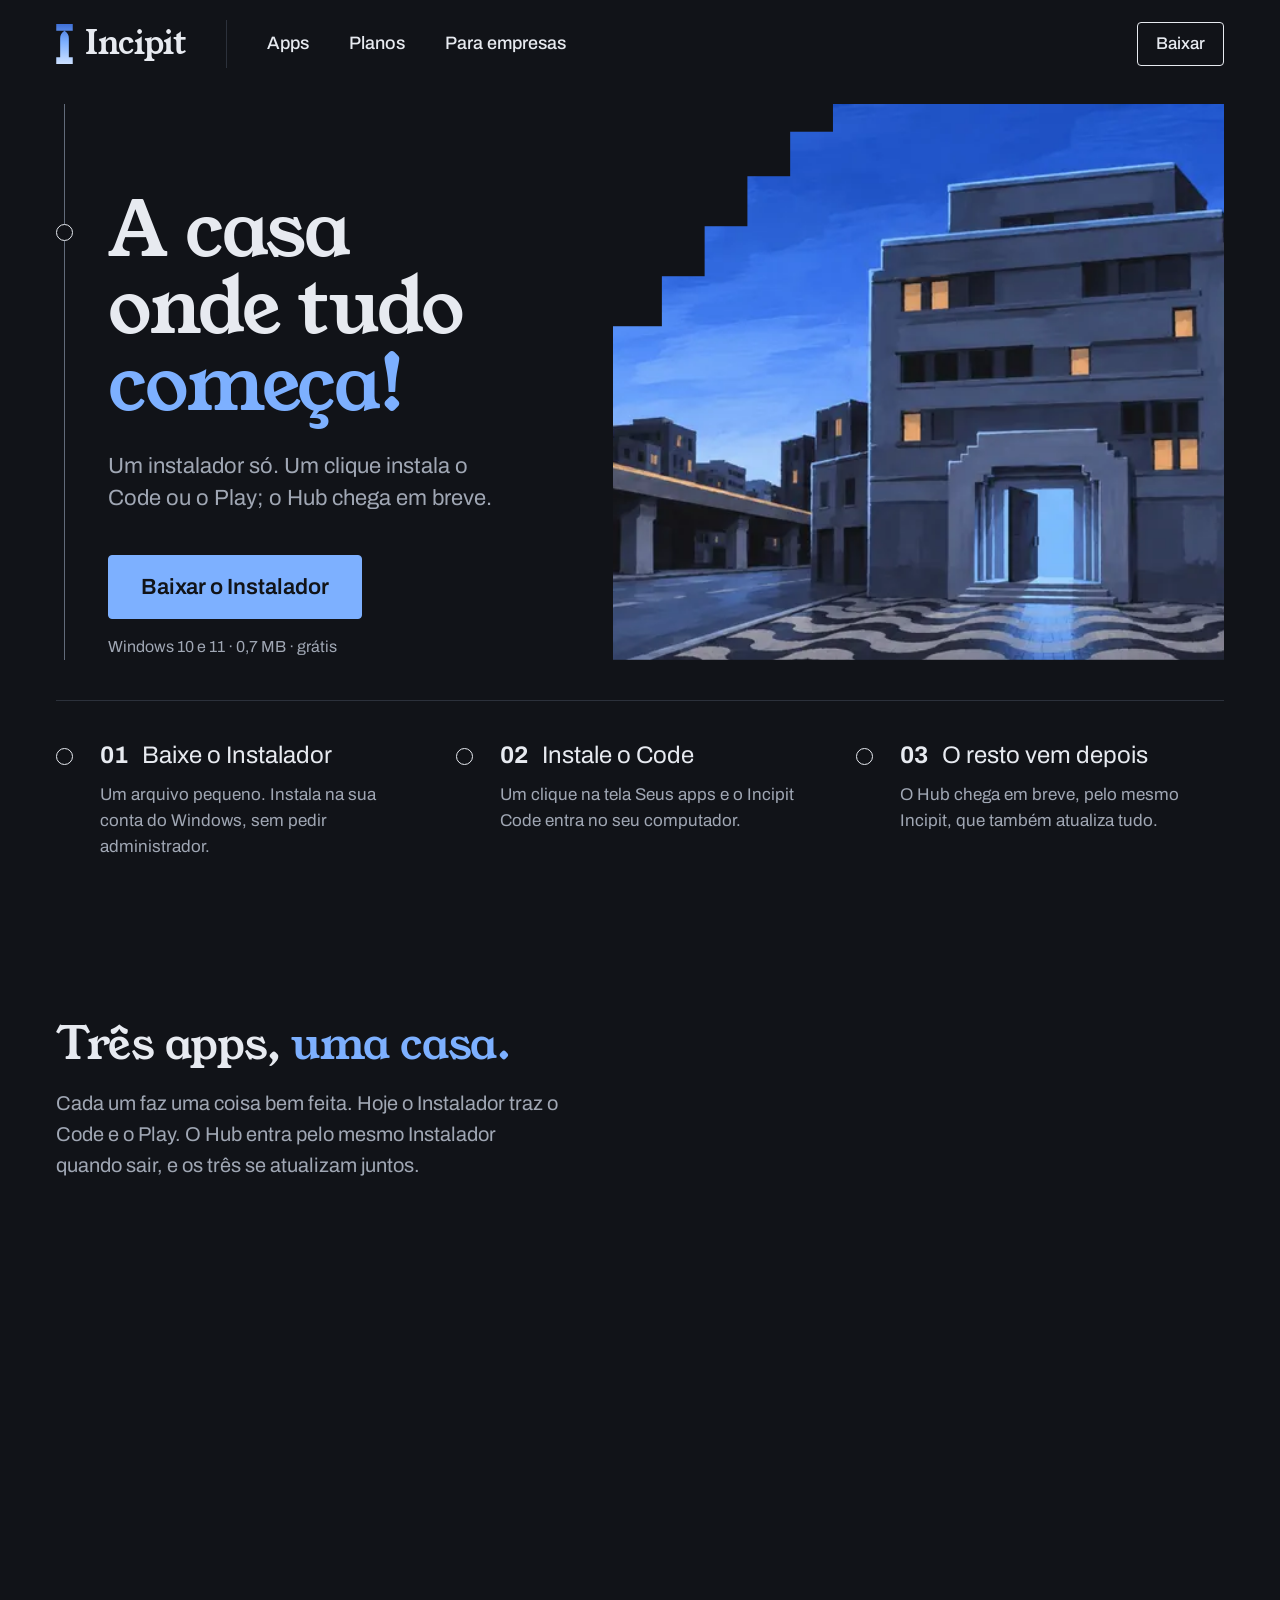
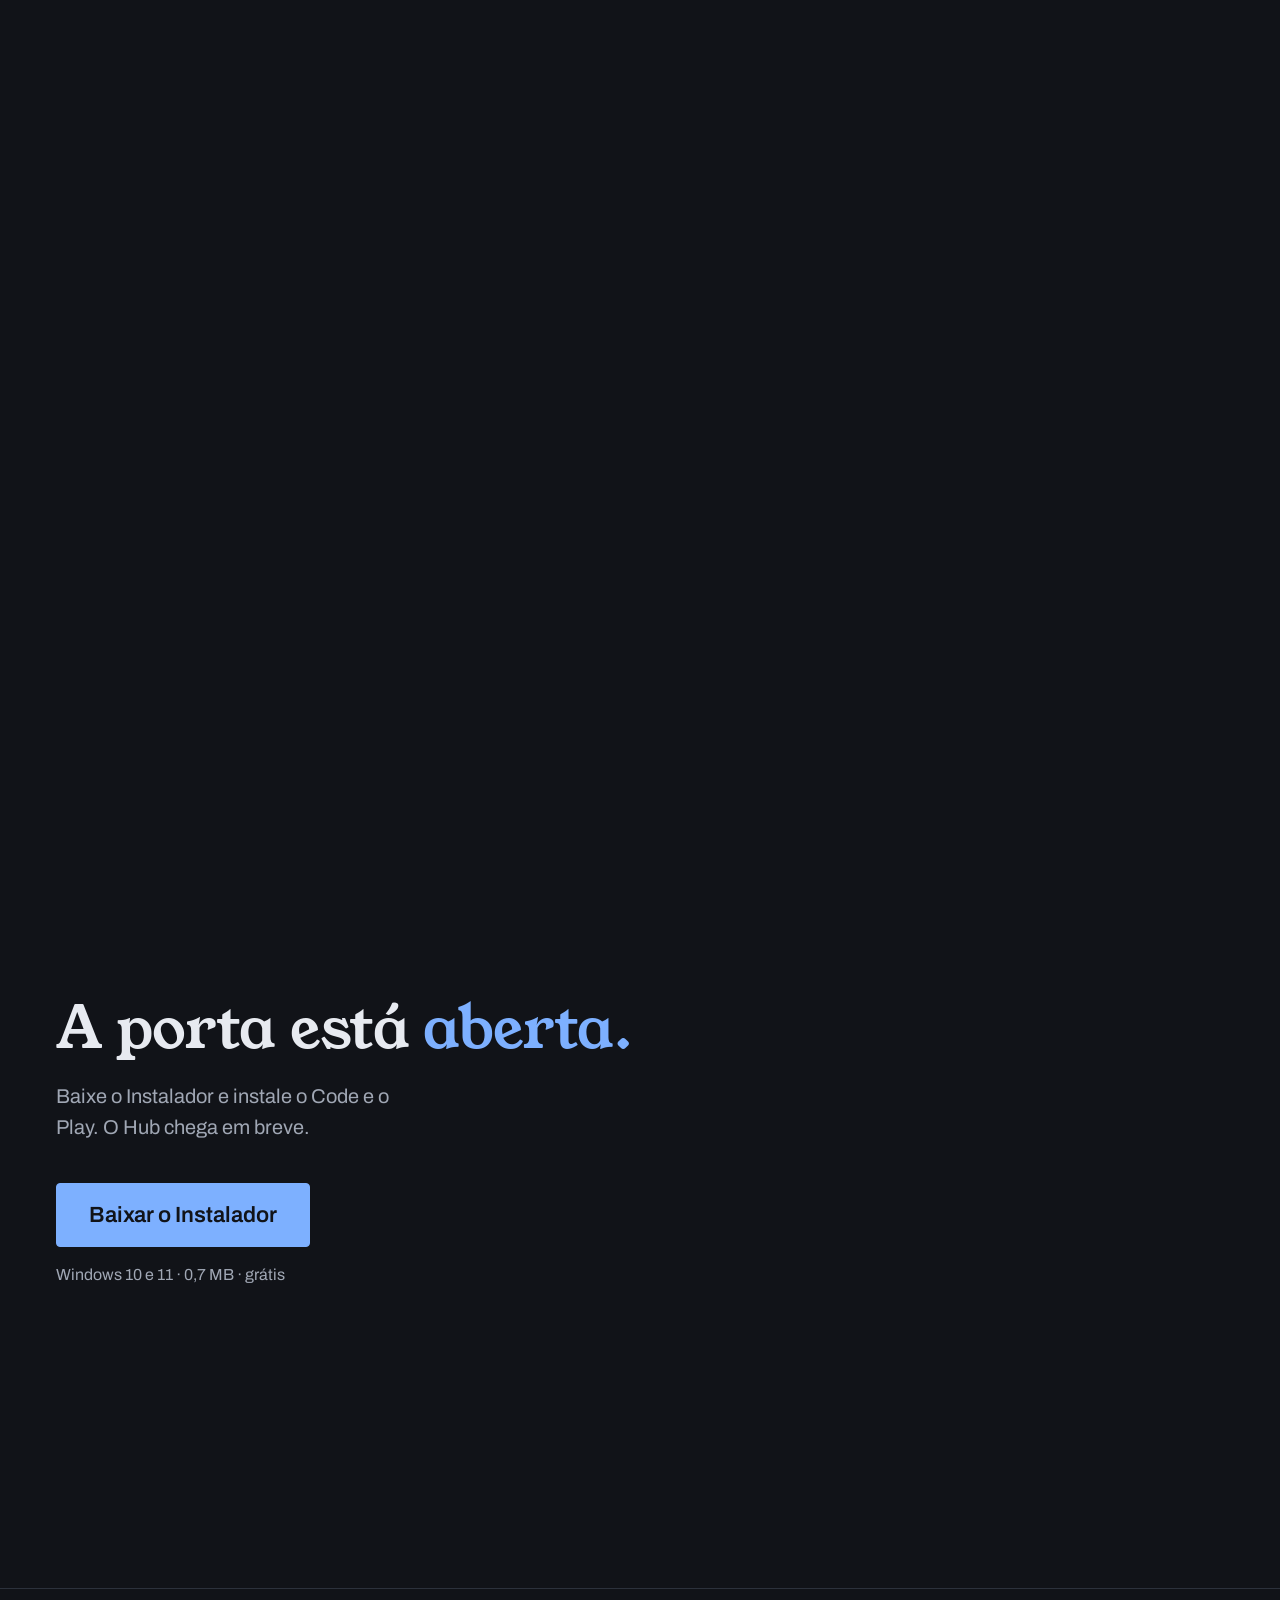
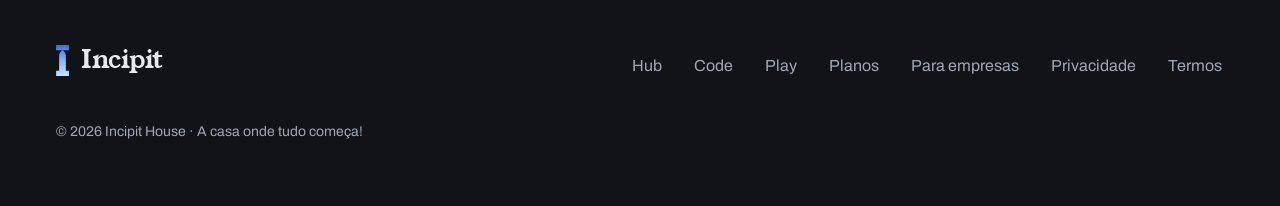
==== commit 108380b1: "Play liberado: sai do em breve, link do codigo e print novo do Instalador Co-Authored-By: Claude Opu" ====
--- a/index.html
+++ b/index.html
@@ -1 +1 @@
-<!DOCTYPE html><html lang="pt-BR"><head><meta charset="utf-8"><meta name="viewport" content="width=device-width, initial-scale=1"><meta http-equiv="Content-Security-Policy" content="default-src 'self'; script-src 'self'; style-src 'self'; img-src 'self' data:; font-src 'self'; connect-src 'self' http://127.0.0.1:8799; frame-src 'none'; base-uri 'self'; form-action 'none'; object-src 'none'"><meta name="incipit-licenca" content="http://127.0.0.1:8799"><meta name="referrer" content="strict-origin-when-cross-origin"><title>Incipit House · A casa onde tudo começa!</title><meta name="description" content="Baixe o Incipit Instalador: um clique instala o Incipit Code. O Incipit Hub e o Incipit Play chegam em breve. Grátis, pra Windows 10 e 11."><link rel="canonical" href="https://incipithouse.com.br/"><link rel="icon" href="/favicon.svg" type="image/svg+xml"><link rel="preload" href="/fontes/young-serif.woff2" as="font" type="font/woff2" crossorigin><link rel="preload" href="/fontes/archivo.woff2" as="font" type="font/woff2" crossorigin><meta name="theme-color" content="#111318"><meta property="og:type" content="website"><meta property="og:site_name" content="Incipit House"><meta property="og:locale" content="pt_BR"><meta property="og:title" content="Incipit House · A casa onde tudo começa!"><meta property="og:description" content="Baixe o Incipit Instalador: um clique instala o Incipit Code. O Incipit Hub e o Incipit Play chegam em breve. Grátis, pra Windows 10 e 11."><meta property="og:url" content="https://incipithouse.com.br/"><meta property="og:image" content="https://incipithouse.com.br/img/og.jpg"><meta property="og:image:width" content="1200"><meta property="og:image:height" content="630"><meta name="twitter:card" content="summary_large_image"><script type="application/ld+json">{"@context":"https://schema.org","@type":"Organization","name":"Incipit House","url":"https://incipithouse.com.br","slogan":"A casa onde tudo começa!"}</script><script type="application/ld+json">{"@context":"https://schema.org","@type":"SoftwareApplication","name":"Incipit","operatingSystem":"Windows 10, Windows 11","applicationCategory":"BusinessApplication","offers":{"@type":"Offer","price":"0","priceCurrency":"BRL"}}</script><script src="/js/site.js" defer></script><link rel="stylesheet" href="/_astro/Base.DKNPhNxt.css"></head><body><a class="pular" href="#conteudo">Pular pro conteúdo</a><header class="cabeca"><div class="caixa"><a class="marca" href="/" aria-label="Incipit, página inicial"><svg viewBox="0 0 39.58 96" aria-hidden="true" focusable="false"><defs><linearGradient id="porta-topo" x1="0" y1="1" x2="0" y2="0"><stop offset="0" stop-color="#CCE0FF"></stop><stop offset=".55" stop-color="#7DB0FF"></stop><stop offset="1" stop-color="#3F6FD6"></stop></linearGradient></defs><path fill="url(#porta-topo)" fill-rule="evenodd" d="M0 0h39.58v16.32H0zM0 79.68h39.58V96H0zM9.37 79.68V34.36A20.83 20.83 0 0 1 19.79 16.32A20.83 20.83 0 0 1 30.21 34.36V79.68z"></path></svg>Incipit</a><nav aria-label="Principal"><a href="/#apps">Apps</a><a href="/planos">Planos</a><a href="/empresas">Para empresas</a></nav><a class="bt bt-pequeno bt-baixar-topo" href="https://github.com/dalmor0/incipit-releases/releases/latest/download/IncipitSetup.exe">Baixar</a><details class="menu-cel"><summary class="bt bt-pequeno">Menu</summary><div class="menu-gaveta"><a href="/#apps">Apps</a><a href="/planos">Planos</a><a href="/empresas">Para empresas</a><a class="bt bt-pequeno" href="https://github.com/dalmor0/incipit-releases/releases/latest/download/IncipitSetup.exe">Baixar o Instalador</a></div></details></div></header><main id="conteudo"><section class="abre caixa"><div class="abre-grade"><div class="abre-texto rota"><h1 class="titulo-topo parada">A casa onde tudo <em>começa!</em></h1><p class="apoio">Um instalador só. Um clique instala o Code<span class="so-grande">; o Hub e o Play chegam em breve</span>.</p></div><div class="abre-acao rota"><a class="bt bt-forte" href="https://github.com/dalmor0/incipit-releases/releases/latest/download/IncipitSetup.exe">Baixar o Instalador</a><p class="meta">Windows 10 e 11 · 0,7 MB · grátis</p></div><div class="abre-imagem batente"><img src="/img/01-capa-1600.webp" srcset="/img/01-capa-800.webp 800w, /img/01-capa-1600.webp 1600w" sizes="(max-width: 860px) 100vw, 58vw" width="1600" height="900" alt="Pintura de uma rua de noite na hora azul: um prédio art déco com a porta aberta e acesa em azul, calçada de ondas portuguesas e janelas acesas." fetchpriority="high" decoding="async"></div></div></section><section class="faixa-rota caixa" aria-label="Como começar"><ol><li><span class="num">01</span><span class="nome">Baixe o Instalador</span><p>Um arquivo pequeno. Instala na sua conta do Windows, sem pedir administrador.</p></li><li><span class="num">02</span><span class="nome">Instale o Code</span><p>Um clique na tela Seus apps e o Incipit Code entra no seu computador.</p></li><li><span class="num">03</span><span class="nome">O resto vem depois</span><p>O Hub e o Play chegam em breve, pelo mesmo Incipit, que também atualiza tudo.</p></li></ol></section><section class="secao caixa" id="apps" aria-labelledby="t-apps"><h2 class="titulo-secao" id="t-apps">Três apps, <em>uma casa.</em></h2><p class="texto-secao">Cada um faz uma coisa bem feita. Hoje o Instalador traz o Code. O Hub e o Play entram pelo mesmo Instalador quando saírem, e se atualizam juntos.</p><article class="sala entra" aria-labelledby="t-hub"><figure class="porta-print"><div class="porta-moldura larga"><img src="/img/hub-trabalhos-1280.webp" srcset="/img/hub-trabalhos-640.webp 640w, /img/hub-trabalhos-1280.webp 1280w" sizes="(max-width: 860px) 100vw, 1100px" width="1440" height="900" alt="Tela Trabalhos do Incipit Hub numa empresa de demonstração, com as colunas A fazer, Andando e Feito" loading="lazy" decoding="async"></div></figure><div class="sala-texto"><p class="etiqueta">Em breve</p><h3 class="titulo-sala" id="t-hub">Incipit Hub</h3><p class="texto-secao">A central da sua empresa: o que está andando, o que espera decisão e quem está em cada mesa.</p><a class="bt acao-secao" href="/hub">Conhecer o Hub</a></div></article><article class="sala entra" aria-labelledby="t-code"><figure class="porta-print"><div class="porta-moldura"><img src="/img/code-conversa-navegador-1280.webp" srcset="/img/code-conversa-navegador-640.webp 640w, /img/code-conversa-navegador-1280.webp 1280w" sizes="(max-width: 860px) 100vw, 1100px" width="1008" height="816" alt="Tela Conversa do Incipit Code: o Construtor fazendo a página de uma padaria de exemplo, com o passo a passo e a página aberta no navegador do app" loading="lazy" decoding="async"></div></figure><div class="sala-texto"><p class="etiqueta">Instala agora</p><h3 class="titulo-sala" id="t-code">Incipit Code</h3><p class="texto-secao">Seus ajudantes trabalhando lado a lado, cada um no seu terminal, e agora com conversa por voz.</p><a class="bt acao-secao" href="/code">Conhecer o Code</a></div></article><article class="sala entra" aria-labelledby="t-play"><figure class="porta-print"><div class="porta-moldura"><img src="/img/play-playstation-1280.webp" srcset="/img/play-playstation-640.webp 640w, /img/play-playstation-1280.webp 1280w" sizes="(max-width: 860px) 100vw, 1100px" width="1280" height="480" alt="Aba PlayStation do Incipit Play: um PS5 da rede achado, em repouso, com os botões PIN do console e Jogar" loading="lazy" decoding="async"></div></figure><div class="sala-texto"><p class="etiqueta">Em breve</p><h3 class="titulo-sala" id="t-play">Incipit Play</h3><p class="texto-secao">Jogue o seu PlayStation, Xbox ou Switch no computador e guarde os melhores lances.</p><a class="bt acao-secao" href="/play">Conhecer o Play</a></div></article></section><section class="secao caixa entra faixa-instalador" aria-labelledby="t-instalador"><div class="faixa-instalador-texto"><h2 class="titulo-secao" id="t-instalador">Instala, abre e <em>atualiza.</em></h2><p class="texto-secao">O Instalador é o lugar dos seus apps. Ele instala na sua conta do Windows, sem pedir administrador, confere cada app contra a lista de versões assinada antes de instalar e avisa quando sai versão nova.</p><div class="acao-secao"><a class="bt bt-forte" href="https://github.com/dalmor0/incipit-releases/releases/latest/download/IncipitSetup.exe">Baixar o Instalador</a><p class="meta">Windows 10 e 11 · 0,7 MB · grátis</p></div></div><figure class="porta-print"><div class="porta-moldura"><img src="/img/instalador-apps-1280.webp" srcset="/img/instalador-apps-640.webp 640w, /img/instalador-apps-1280.webp 1280w" sizes="(max-width: 860px) 100vw, 1100px" width="840" height="600" alt="Tela Seus apps do Incipit Instalador, com o Incipit Code pronto pra instalar e o Incipit Hub e o Incipit Play marcados como em breve." loading="lazy" decoding="async"></div></figure></section><section class="secao caixa entra" aria-labelledby="t-planos"><h2 class="titulo-secao" id="t-planos">O grátis é <em>completo.</em></h2><p class="texto-secao">Quem quiser mais paga uma vez e fica com a licença. Sem assinatura.</p><ul class="lista"><li><div class="linha-app"><h3>Grátis</h3><p>R$ 0. O Code pra trabalhar a sério desde o primeiro dia, tudo no seu computador. Hub e Play entram no grátis quando saírem.</p><a class="bt bt-pequeno" href="/planos#gratis">Ver o que tem</a></div></li><li><div class="linha-app"><h3>Vitalício</h3><p>R$ 497 nas 200 primeiras licenças, depois R$ 697. Paga uma vez.</p><a class="bt bt-pequeno" href="/planos#vitalicio">Ver o vitalício</a></div></li><li><div class="linha-app"><h3>Enterprise</h3><p>Por contrato, pra empresa que põe o time inteiro nos apps.</p><a class="bt bt-pequeno" href="/empresas">Para empresas</a></div></li></ul></section><section class="secao caixa entra" aria-labelledby="t-empresas"><div class="faixa-pintura"><img src="/img/07-resolver-1600.webp" srcset="/img/07-resolver-800.webp 800w, /img/07-resolver-1600.webp 1600w" sizes="(max-width: 860px) 100vw, 58vw" width="1600" height="900" alt="" loading="lazy" decoding="async"><div><p class="etiqueta">Para empresas</p><h2 class="titulo-secao" id="t-empresas">O time inteiro, com o dado <em>em casa.</em></h2><p class="texto-secao">Tudo liberado pra cada pessoa, o registro do que foi pedido guardado na empresa e implantação com a gente.</p><a class="bt acao-secao" href="/empresas">Falar com a gente</a></div></div></section><section class="cena-final" aria-labelledby="t-final"><img src="/img/05-andando-1600.webp" srcset="/img/05-andando-800.webp 800w, /img/05-andando-1600.webp 1600w" sizes="100vw" width="1600" height="900" alt="" loading="lazy" decoding="async"><div class="caixa"><h2 class="titulo-secao" id="t-final">A porta está <em>aberta.</em></h2><p class="texto-secao">Baixe o Instalador e comece pelo Code. O Hub e o Play chegam em breve.</p><a class="bt bt-forte" href="https://github.com/dalmor0/incipit-releases/releases/latest/download/IncipitSetup.exe">Baixar o Instalador</a><p class="meta">Windows 10 e 11 · 0,7 MB · grátis</p></div></section></main><footer class="rodape"><div class="caixa"><a class="marca" href="/" aria-label="Incipit, página inicial"><svg viewBox="0 0 39.58 96" aria-hidden="true" focusable="false"><defs><linearGradient id="porta-rodape" x1="0" y1="1" x2="0" y2="0"><stop offset="0" stop-color="#CCE0FF"></stop><stop offset=".55" stop-color="#7DB0FF"></stop><stop offset="1" stop-color="#3F6FD6"></stop></linearGradient></defs><path fill="url(#porta-rodape)" fill-rule="evenodd" d="M0 0h39.58v16.32H0zM0 79.68h39.58V96H0zM9.37 79.68V34.36A20.83 20.83 0 0 1 19.79 16.32A20.83 20.83 0 0 1 30.21 34.36V79.68z"></path></svg>Incipit</a><nav aria-label="Rodapé"><a href="/hub">Hub</a><a href="/code">Code</a><a href="/play">Play</a><a href="/planos">Planos</a><a href="/empresas">Para empresas</a><a href="/privacidade">Privacidade</a><a href="/termos">Termos</a></nav><p class="letra">© 2026 Incipit House · A casa onde tudo começa!</p></div></footer></body></html>+<!DOCTYPE html><html lang="pt-BR"><head><meta charset="utf-8"><meta name="viewport" content="width=device-width, initial-scale=1"><meta http-equiv="Content-Security-Policy" content="default-src 'self'; script-src 'self'; style-src 'self'; img-src 'self' data:; font-src 'self'; connect-src 'self'; frame-src 'none'; base-uri 'self'; form-action 'none'; object-src 'none'"><meta name="referrer" content="strict-origin-when-cross-origin"><title>Incipit House · A casa onde tudo começa!</title><meta name="description" content="Baixe o Incipit Instalador: um clique instala o Incipit Code ou o Incipit Play. O Incipit Hub chega em breve. Grátis, pra Windows 10 e 11."><link rel="canonical" href="https://incipithouse.com.br/"><link rel="icon" href="/favicon.svg" type="image/svg+xml"><link rel="preload" href="/fontes/young-serif.woff2" as="font" type="font/woff2" crossorigin><link rel="preload" href="/fontes/archivo.woff2" as="font" type="font/woff2" crossorigin><meta name="theme-color" content="#111318"><meta property="og:type" content="website"><meta property="og:site_name" content="Incipit House"><meta property="og:locale" content="pt_BR"><meta property="og:title" content="Incipit House · A casa onde tudo começa!"><meta property="og:description" content="Baixe o Incipit Instalador: um clique instala o Incipit Code ou o Incipit Play. O Incipit Hub chega em breve. Grátis, pra Windows 10 e 11."><meta property="og:url" content="https://incipithouse.com.br/"><meta property="og:image" content="https://incipithouse.com.br/img/og.jpg"><meta property="og:image:width" content="1200"><meta property="og:image:height" content="630"><meta name="twitter:card" content="summary_large_image"><script type="application/ld+json">{"@context":"https://schema.org","@type":"Organization","name":"Incipit House","url":"https://incipithouse.com.br","slogan":"A casa onde tudo começa!"}</script><script type="application/ld+json">{"@context":"https://schema.org","@type":"SoftwareApplication","name":"Incipit","operatingSystem":"Windows 10, Windows 11","applicationCategory":"BusinessApplication","offers":{"@type":"Offer","price":"0","priceCurrency":"BRL"}}</script><script src="/js/site.js" defer></script><link rel="stylesheet" href="/_astro/Base.CzKedV90.css"></head><body><a class="pular" href="#conteudo">Pular pro conteúdo</a><header class="cabeca"><div class="caixa"><a class="marca" href="/" aria-label="Incipit, página inicial"><svg viewBox="0 0 39.58 96" aria-hidden="true" focusable="false"><defs><linearGradient id="porta-topo" x1="0" y1="1" x2="0" y2="0"><stop offset="0" stop-color="#CCE0FF"></stop><stop offset=".55" stop-color="#7DB0FF"></stop><stop offset="1" stop-color="#3F6FD6"></stop></linearGradient></defs><path fill="url(#porta-topo)" fill-rule="evenodd" d="M0 0h39.58v16.32H0zM0 79.68h39.58V96H0zM9.37 79.68V34.36A20.83 20.83 0 0 1 19.79 16.32A20.83 20.83 0 0 1 30.21 34.36V79.68z"></path></svg>Incipit</a><nav aria-label="Principal"><a href="/#apps">Apps</a><a href="/planos">Planos</a><a href="/empresas">Para empresas</a></nav><a class="bt bt-pequeno bt-baixar-topo" href="https://github.com/dalmor0/incipit-releases/releases/latest/download/IncipitSetup.exe">Baixar</a><details class="menu-cel"><summary class="bt bt-pequeno">Menu</summary><div class="menu-gaveta"><a href="/#apps">Apps</a><a href="/planos">Planos</a><a href="/empresas">Para empresas</a><a class="bt bt-pequeno" href="https://github.com/dalmor0/incipit-releases/releases/latest/download/IncipitSetup.exe">Baixar o Instalador</a></div></details></div></header><main id="conteudo"><section class="abre caixa"><div class="abre-grade"><div class="abre-texto rota"><h1 class="titulo-topo parada">A casa onde tudo <em>começa!</em></h1><p class="apoio">Um instalador só. Um clique instala o Code ou o Play<span class="so-grande">; o Hub chega em breve</span>.</p></div><div class="abre-acao rota"><a class="bt bt-forte" href="https://github.com/dalmor0/incipit-releases/releases/latest/download/IncipitSetup.exe">Baixar o Instalador</a><p class="meta">Windows 10 e 11 · 0,7 MB · grátis</p></div><div class="abre-imagem batente"><img src="/img/01-capa-1600.webp" srcset="/img/01-capa-800.webp 800w, /img/01-capa-1600.webp 1600w" sizes="(max-width: 860px) 100vw, 58vw" width="1600" height="900" alt="Pintura de uma rua de noite na hora azul: um prédio art déco com a porta aberta e acesa em azul, calçada de ondas portuguesas e janelas acesas." fetchpriority="high" decoding="async"></div></div></section><section class="faixa-rota caixa" aria-label="Como começar"><ol><li><span class="num">01</span><span class="nome">Baixe o Instalador</span><p>Um arquivo pequeno. Instala na sua conta do Windows, sem pedir administrador.</p></li><li><span class="num">02</span><span class="nome">Instale o Code</span><p>Um clique na tela Seus apps e o Incipit Code entra no seu computador.</p></li><li><span class="num">03</span><span class="nome">O resto vem depois</span><p>O Hub chega em breve, pelo mesmo Incipit, que também atualiza tudo.</p></li></ol></section><section class="secao caixa" id="apps" aria-labelledby="t-apps"><h2 class="titulo-secao" id="t-apps">Três apps, <em>uma casa.</em></h2><p class="texto-secao">Cada um faz uma coisa bem feita. Hoje o Instalador traz o Code e o Play. O Hub entra pelo mesmo Instalador quando sair, e os três se atualizam juntos.</p><article class="sala entra" aria-labelledby="t-hub"><figure class="porta-print"><div class="porta-moldura larga"><img src="/img/hub-trabalhos-1280.webp" srcset="/img/hub-trabalhos-640.webp 640w, /img/hub-trabalhos-1280.webp 1280w" sizes="(max-width: 860px) 100vw, 1100px" width="1440" height="900" alt="Tela Trabalhos do Incipit Hub numa empresa de demonstração, com as colunas A fazer, Andando e Feito" loading="lazy" decoding="async"></div></figure><div class="sala-texto"><p class="etiqueta">Em breve</p><h3 class="titulo-sala" id="t-hub">Incipit Hub</h3><p class="texto-secao">A central da sua empresa: o que está andando, o que espera decisão e quem está em cada mesa.</p><a class="bt acao-secao" href="/hub">Conhecer o Hub</a></div></article><article class="sala entra" aria-labelledby="t-code"><figure class="porta-print"><div class="porta-moldura"><img src="/img/code-conversa-navegador-1280.webp" srcset="/img/code-conversa-navegador-640.webp 640w, /img/code-conversa-navegador-1280.webp 1280w" sizes="(max-width: 860px) 100vw, 1100px" width="1008" height="816" alt="Tela Conversa do Incipit Code: o Construtor fazendo a página de uma padaria de exemplo, com o passo a passo e a página aberta no navegador do app" loading="lazy" decoding="async"></div></figure><div class="sala-texto"><p class="etiqueta">Instala agora</p><h3 class="titulo-sala" id="t-code">Incipit Code</h3><p class="texto-secao">Seus ajudantes trabalhando lado a lado, cada um no seu terminal, e agora com conversa por voz.</p><a class="bt acao-secao" href="/code">Conhecer o Code</a></div></article><article class="sala entra" aria-labelledby="t-play"><figure class="porta-print"><div class="porta-moldura"><img src="/img/play-playstation-1280.webp" srcset="/img/play-playstation-640.webp 640w, /img/play-playstation-1280.webp 1280w" sizes="(max-width: 860px) 100vw, 1100px" width="1280" height="480" alt="Aba PlayStation do Incipit Play: um PS5 da rede achado, em repouso, com os botões PIN do console e Jogar" loading="lazy" decoding="async"></div></figure><div class="sala-texto"><p class="etiqueta">Instala agora</p><h3 class="titulo-sala" id="t-play">Incipit Play</h3><p class="texto-secao">Jogue o seu PlayStation, Xbox ou Switch no computador e guarde os melhores lances.</p><a class="bt acao-secao" href="/play">Conhecer o Play</a></div></article></section><section class="secao caixa entra faixa-instalador" aria-labelledby="t-instalador"><div class="faixa-instalador-texto"><h2 class="titulo-secao" id="t-instalador">Instala, abre e <em>atualiza.</em></h2><p class="texto-secao">O Instalador é o lugar dos seus apps. Ele instala na sua conta do Windows, sem pedir administrador, confere cada app contra a lista de versões assinada antes de instalar e avisa quando sai versão nova.</p><div class="acao-secao"><a class="bt bt-forte" href="https://github.com/dalmor0/incipit-releases/releases/latest/download/IncipitSetup.exe">Baixar o Instalador</a><p class="meta">Windows 10 e 11 · 0,7 MB · grátis</p></div></div><figure class="porta-print"><div class="porta-moldura"><img src="/img/instalador-apps-1280.webp" srcset="/img/instalador-apps-640.webp 640w, /img/instalador-apps-1280.webp 1280w" sizes="(max-width: 860px) 100vw, 1100px" width="840" height="600" alt="Tela Seus apps do Incipit Instalador, com o Incipit Code e o Incipit Play prontos pra instalar e o Incipit Hub marcado como em breve." loading="lazy" decoding="async"></div></figure></section><section class="secao caixa entra" aria-labelledby="t-planos"><h2 class="titulo-secao" id="t-planos">O grátis é <em>completo.</em></h2><p class="texto-secao">Quem quiser mais paga uma vez e fica com a licença. Sem assinatura.</p><ul class="lista"><li><div class="linha-app"><h3>Grátis</h3><p>R$ 0. O Code e o Play inteiros, tudo no seu computador. O Hub entra no grátis quando sair.</p><a class="bt bt-pequeno" href="/planos#gratis">Ver o que tem</a></div></li><li><div class="linha-app"><h3>Vitalício</h3><p>R$ 497 nas 200 primeiras licenças, depois R$ 697. Paga uma vez.</p><a class="bt bt-pequeno" href="/planos#vitalicio">Ver o vitalício</a></div></li><li><div class="linha-app"><h3>Enterprise</h3><p>Por contrato, pra empresa que põe o time inteiro nos apps.</p><a class="bt bt-pequeno" href="/empresas">Para empresas</a></div></li></ul></section><section class="secao caixa entra" aria-labelledby="t-empresas"><div class="faixa-pintura"><img src="/img/07-resolver-1600.webp" srcset="/img/07-resolver-800.webp 800w, /img/07-resolver-1600.webp 1600w" sizes="(max-width: 860px) 100vw, 58vw" width="1600" height="900" alt="" loading="lazy" decoding="async"><div><p class="etiqueta">Para empresas</p><h2 class="titulo-secao" id="t-empresas">O time inteiro, com o dado <em>em casa.</em></h2><p class="texto-secao">Tudo liberado pra cada pessoa, o registro do que foi pedido guardado na empresa e implantação com a gente.</p><a class="bt acao-secao" href="/empresas">Falar com a gente</a></div></div></section><section class="cena-final" aria-labelledby="t-final"><img src="/img/05-andando-1600.webp" srcset="/img/05-andando-800.webp 800w, /img/05-andando-1600.webp 1600w" sizes="100vw" width="1600" height="900" alt="" loading="lazy" decoding="async"><div class="caixa"><h2 class="titulo-secao" id="t-final">A porta está <em>aberta.</em></h2><p class="texto-secao">Baixe o Instalador e instale o Code e o Play. O Hub chega em breve.</p><a class="bt bt-forte" href="https://github.com/dalmor0/incipit-releases/releases/latest/download/IncipitSetup.exe">Baixar o Instalador</a><p class="meta">Windows 10 e 11 · 0,7 MB · grátis</p></div></section></main><footer class="rodape"><div class="caixa"><a class="marca" href="/" aria-label="Incipit, página inicial"><svg viewBox="0 0 39.58 96" aria-hidden="true" focusable="false"><defs><linearGradient id="porta-rodape" x1="0" y1="1" x2="0" y2="0"><stop offset="0" stop-color="#CCE0FF"></stop><stop offset=".55" stop-color="#7DB0FF"></stop><stop offset="1" stop-color="#3F6FD6"></stop></linearGradient></defs><path fill="url(#porta-rodape)" fill-rule="evenodd" d="M0 0h39.58v16.32H0zM0 79.68h39.58V96H0zM9.37 79.68V34.36A20.83 20.83 0 0 1 19.79 16.32A20.83 20.83 0 0 1 30.21 34.36V79.68z"></path></svg>Incipit</a><nav aria-label="Rodapé"><a href="/hub">Hub</a><a href="/code">Code</a><a href="/play">Play</a><a href="/planos">Planos</a><a href="/empresas">Para empresas</a><a href="/privacidade">Privacidade</a><a href="/termos">Termos</a></nav><p class="letra">© 2026 Incipit House · A casa onde tudo começa!</p></div></footer></body></html>
--- a/_astro/Base.CzKedV90.css
+++ b/_astro/Base.CzKedV90.css
@@ -0,0 +1 @@
+@font-face{font-family:Young Serif;src:url(/fontes/young-serif.woff2)format("woff2");font-weight:400;font-style:normal;font-display:swap}@font-face{font-family:Archivo;src:url(/fontes/archivo.woff2)format("woff2");font-weight:100 900;font-stretch:62% 125%;font-style:normal;font-display:swap}:root{--fundo:#111318;--sup:#1a1d24;--texto:#e7eaf0;--texto-2:#a0a7b4;--fio:#2c313b;--fio-forte:#626b7a;--destaque:#7db0ff;--sobre-destaque:#111318;--porta-1:#cce0ff;--porta-2:#7db0ff;--porta-3:#3f6fd6;--serif:"Young Serif", Georgia, "Times New Roman", serif;--sans:"Archivo", system-ui, -apple-system, "Segoe UI", sans-serif;--gutter:56px;--rota:8px;--recuo:52px;--larg:1328px;--secao:160px;--ease-out:cubic-bezier(.23, 1, .32, 1);--degrau:polygon(0 40%, 8% 40%, 8% 31%, 15% 31%, 15% 22%, 22% 22%, 22% 13%, 29% 13%, 29% 5%, 36% 5%, 36% 0, 100% 0, 100% 100%, 0 100%);--portal:polygon(0 18%, 6% 18%, 6% 10%, 12% 10%, 12% 4%, 18% 4%, 18% 0, 82% 0, 82% 4%, 88% 4%, 88% 10%, 94% 10%, 94% 18%, 100% 18%, 100% 100%, 0 100%);color-scheme:dark}@media (width<=1100px){:root{--gutter:40px;--secao:128px}}@media (width<=720px){:root{--gutter:20px;--rota:3px;--recuo:24px;--secao:96px}}*,:before,:after{box-sizing:border-box}html{-webkit-text-size-adjust:100%;text-size-adjust:100%}body{background:var(--fundo);color:var(--texto);font:400 18px/1.55 var(--sans);-webkit-font-smoothing:antialiased;margin:0;overflow-x:clip}img{max-width:100%;height:auto;display:block}a{color:inherit}h1,h2,h3{font-family:var(--serif);text-wrap:balance;margin:0;font-weight:400}p{margin:0}ul,ol{margin:0;padding:0;list-style:none}:focus-visible{outline:3px solid var(--destaque);outline-offset:3px}.pular{left:var(--gutter);z-index:20;background:var(--destaque);color:var(--sobre-destaque);padding:12px 16px;font-weight:600;text-decoration:none;position:absolute;top:-100px}.pular:focus{top:12px}.caixa{width:min(100% - 2 * var(--gutter), var(--larg));margin-inline:auto}.cabeca .caixa{align-items:center;gap:40px;min-height:88px;display:flex}.marca{font:400 32px/1 var(--serif);letter-spacing:-.01em;flex:none;align-items:center;gap:12px;text-decoration:none;display:inline-flex}.marca svg{flex:none;width:17px;height:40px}.cabeca nav{border-left:1px solid var(--fio);flex:1;align-items:center;gap:40px;min-height:40px;padding-left:40px;display:flex}.cabeca nav a{color:var(--texto);padding:10px 0;font-size:18px;font-weight:500;text-decoration:none}.cabeca nav a[aria-current=page]{color:var(--destaque)}.cabeca .bt-baixar-topo{margin-left:auto}.menu-cel{display:none}@media (width<=860px){.cabeca .caixa{gap:16px;min-height:72px}.cabeca nav,.cabeca .bt-baixar-topo{display:none}.marca{font-size:28px}.marca svg{width:15px;height:35px}.menu-cel{margin-left:auto;display:block;position:relative}.menu-cel summary{list-style:none}.menu-cel summary::-webkit-details-marker{display:none}.menu-cel[open] .menu-gaveta{display:grid}.menu-gaveta{z-index:10;background:var(--sup);border:1px solid var(--fio-forte);align-content:start;width:280px;padding:8px;display:none;position:absolute;top:calc(100% + 8px);right:0}.menu-gaveta a{align-items:center;min-height:48px;padding:0 12px;font-weight:500;text-decoration:none;display:flex}.menu-gaveta a[aria-current=page]{color:var(--destaque)}.menu-gaveta .bt{margin-top:8px}}.bt{border:1px solid var(--texto);min-height:48px;font:600 17px/1.2 var(--sans);color:var(--texto);cursor:pointer;transition:background-color .16s ease, border-color .16s ease, color .16s ease, transform .12s var(--ease-out);background:0 0;border-radius:4px;justify-content:center;align-items:center;gap:10px;padding:0 22px;text-decoration:none;display:inline-flex}.bt:active{transform:scale(.97)}.bt-forte{background:var(--destaque);border-color:var(--destaque);color:var(--sobre-destaque);min-height:64px;padding:0 32px;font-size:22px}.bt-pequeno{min-height:44px;padding:0 18px;font-size:17px;font-weight:500}.bt-cheio{width:100%}@media (hover:hover) and (pointer:fine){.bt:hover{border-color:var(--destaque);color:var(--destaque)}.bt-forte:hover{background:var(--porta-1);border-color:var(--porta-1);color:var(--sobre-destaque)}}.meta{color:var(--texto-2);margin-top:16px;font-size:16px}.rota{padding-left:var(--recuo);position:relative}.rota:before{content:"";left:var(--rota);background:var(--fio-forte);width:1px;position:absolute;top:0;bottom:0}.parada{position:relative}.parada:before{content:"";left:calc(var(--rota) - var(--recuo) - 8px);border:1.5px solid var(--texto);background:var(--fundo);border-radius:50%;width:17px;height:17px;position:absolute;top:.55em}.abre{padding-top:16px}.abre-grade{grid-template:"texto imagem""acao imagem"1fr/minmax(0,11fr) minmax(0,13fr);column-gap:40px;display:grid}.abre-texto{grid-area:texto;padding-top:88px}.abre-acao{grid-area:acao;padding-top:40px}.abre-imagem{grid-area:imagem;align-self:start}.etiqueta{font:600 15px/1.2 var(--sans);letter-spacing:.12em;text-transform:uppercase;color:var(--destaque);margin-bottom:20px}.titulo-topo{letter-spacing:-.015em;font-size:clamp(44px,5.9vw,84px);line-height:1.02}.titulo-topo em,.titulo-secao em{color:var(--destaque);font-style:normal}.apoio{color:var(--texto-2);max-width:30ch;margin-top:28px;font-size:22px;line-height:1.45}.abre-texto .parada:before{top:.42em}.batente{clip-path:var(--degrau);background:var(--sup)}.batente img{aspect-ratio:1672/941;object-fit:cover;width:100%}.abre-imagem.batente img{aspect-ratio:87/59;object-position:60% 50%}.batente-alto img{aspect-ratio:1/.8}.faixa-rota{border-top:1px solid var(--fio);margin-top:40px}.faixa-rota ol{grid-template-columns:repeat(3,1fr);gap:32px;padding-top:40px;display:grid}.faixa-rota li{padding-left:44px;position:relative}.faixa-rota li:before{content:"";border:1.5px solid var(--texto);border-radius:50%;width:17px;height:17px;position:absolute;top:7px;left:0}.faixa-rota .num{font:700 24px/1.2 var(--sans);margin-right:14px}.faixa-rota .nome{font:400 24px/1.2 var(--sans)}.faixa-rota p{color:var(--texto-2);max-width:32ch;margin-top:10px;font-size:17px}@media (width<=860px){.abre{padding-top:8px}.abre-grade{grid-template:"texto""imagem""acao"/minmax(0,1fr)}.abre-texto{padding-top:8px}.abre-imagem{margin-top:24px;margin-right:calc(-1 * var(--gutter))}.abre-acao{padding-top:20px}.abre-acao .bt-forte{width:100%}.abre-acao .meta{text-align:center}.apoio{margin-top:16px;font-size:18px}.batente img,.batente-alto img{aspect-ratio:4/5}.abre-imagem.batente img{aspect-ratio:100/78;object-position:72% 50%}.faixa-rota ol{grid-template-columns:1fr;gap:28px}}.secao{padding-top:var(--secao)}.titulo-secao{letter-spacing:-.01em;font-size:clamp(34px,3.4vw,48px);line-height:1.1}.texto-secao{color:var(--texto-2);max-width:46ch;margin-top:20px;font-size:20px}.dois{grid-template-columns:minmax(0,5fr) minmax(0,7fr);align-items:start;gap:48px;display:grid}.dois-inv{grid-template-columns:minmax(0,7fr) minmax(0,5fr)}@media (width<=860px){.dois,.dois-inv{grid-template-columns:minmax(0,1fr);gap:32px}.dois-inv>:first-child{order:2}}.lista{border-top:1px solid var(--fio);margin-top:40px}.lista>li{border-bottom:1px solid var(--fio)}.linha-app{grid-template-columns:minmax(0,1fr) auto;align-items:center;gap:8px 24px;padding:28px 0;display:grid}.linha-app h3{font-size:30px;line-height:1.15}.linha-app p{color:var(--texto-2);grid-column:1;max-width:44ch;font-size:18px}.linha-app .bt{grid-area:1/2/span 2}.linha-app[data-ativa] h3{color:var(--destaque)}@media (width<=560px){.linha-app{grid-template-columns:minmax(0,1fr)}.linha-app .bt{grid-area:auto/1;justify-self:start;margin-top:8px}}.itens{margin-top:36px}.itens li{border-bottom:1px solid var(--fio);padding:18px 0;font-size:22px;line-height:1.35}.itens li:first-child{padding-top:0}.itens .parada:before{top:.18em}.itens li:first-child.parada:before{top:-.1em}@media (width<=720px){.itens li{font-size:19px}}.print{border:1px solid var(--fio-forte);background:var(--sup);margin:0}.acao-secao{margin-top:40px}.print img{width:100%}.legenda{color:var(--texto-2);margin-top:12px;font-size:15px}.plano{grid-template-columns:minmax(0,3fr) minmax(0,5fr) 220px;align-content:start;align-items:start;gap:8px 40px;padding:36px 0;display:grid}.plano .h3-plano{font-size:32px}.nota-plano{color:var(--texto-2);margin-top:14px;font-size:16px}.contato-bts{flex-wrap:wrap;gap:16px;display:flex}.plano .preco{font:600 22px/1.3 var(--sans);margin-top:8px}.plano .preco s{color:var(--texto-2);margin-left:8px;font-weight:400}.plano ul li{color:var(--texto-2);padding-left:22px;position:relative}.plano ul li+li{margin-top:8px}.plano ul li:before{content:"";background:var(--destaque);width:10px;height:1.5px;position:absolute;top:.75em;left:0}.plano>.bt{justify-self:end}.preco-depois{color:var(--texto-2);margin-top:4px;font-size:16px}.plano .resumo{color:var(--texto);margin-bottom:14px}@media (width<=860px){.plano{grid-template-columns:minmax(0,1fr);gap:16px}.plano>.bt{justify-self:start}}.faixa-pintura{background:var(--sup);grid-template-columns:minmax(0,7fr) minmax(0,5fr);display:grid;position:relative}.faixa-pintura>img{object-fit:cover;width:100%;height:100%;min-height:420px}.faixa-pintura>div{align-self:center;padding:64px 56px}@media (width<=860px){.faixa-pintura{grid-template-columns:minmax(0,1fr)}.faixa-pintura>img{aspect-ratio:16/10;min-height:0}.faixa-pintura>div{padding:40px 24px 48px}}.cena-final{margin-top:var(--secao);isolation:isolate;position:relative;overflow:hidden}.cena-final>img{object-fit:cover;z-index:-2;width:100%;height:100%;position:absolute;inset:0}.cena-final:before{content:"";z-index:-1;background:linear-gradient(90deg,#111318f0 0%,#111318d1 42%,#1113181a 75%);position:absolute;inset:0}.cena-final .caixa{padding:140px 0}.cena-final .titulo-secao{font-size:clamp(40px,4.6vw,64px)}.cena-final .bt-forte{margin-top:40px}@media (width<=860px){.cena-final>img{aspect-ratio:4/3;object-position:70% 50%;height:auto;position:static}.cena-final:before{display:none}.cena-final .caixa{padding:40px 0 8px}.cena-final .bt-forte{width:100%}}.abre-app .abre-grade{grid-template:"texto imagem""lista imagem""acao imagem"1fr/minmax(0,10fr) minmax(0,14fr)}.abre-app .abre-texto{padding-top:48px}.abre-lista{grid-area:lista}.titulo-app{font-size:clamp(36px,3.7vw,52px);line-height:1.08}.abre-app .itens{margin-top:40px}.abre-app .abre-acao{padding-top:36px}@media (width<=860px){.abre-app .abre-grade{grid-template:"texto""imagem""lista""acao"/minmax(0,1fr)}.abre-app .abre-texto{padding-top:8px}.abre-app .abre-imagem{margin-top:20px}.abre-app .itens{margin-top:32px}}.req{border-top:1px solid var(--fio);margin:0}.req>div{border-bottom:1px solid var(--fio);grid-template-columns:minmax(0,2fr) minmax(0,3fr);gap:8px 24px;padding:20px 0;display:grid}.req dt{font-weight:600}.req dd{color:var(--texto-2);margin:0}@media (width<=560px){.req>div{grid-template-columns:minmax(0,1fr)}}.nota{color:var(--texto-2);max-width:68ch;margin-top:40px;font-size:16px}.nota a{color:var(--destaque)}.pendente{border:1px dashed var(--fio-forte);background:var(--sup);color:var(--texto-2);max-width:60ch;margin-top:24px;padding:20px 24px;font-size:16px}.pendente strong{color:var(--texto);font-weight:600}.passos{counter-reset:passo;margin-top:40px}.passos li{counter-increment:passo;border-top:1px solid var(--fio);padding:28px 0 28px 72px;position:relative}.passos li:before{content:counter(passo, decimal-leading-zero);font:700 24px/1.2 var(--sans);position:absolute;top:26px;left:0}.passos h3{font:600 22px/1.3 var(--sans)}.passos p{color:var(--texto-2);max-width:56ch;margin-top:8px}.passos kbd,.tecla{white-space:nowrap;font:600 .9em var(--sans);border:1px solid var(--fio-forte);color:var(--texto);border-radius:4px;padding:1px 6px}.prosa h2{margin-top:56px;font-size:28px}.prosa p,.prosa li{color:var(--texto-2);margin-top:16px}.prosa ul li{padding-left:20px;position:relative}.prosa ul li:before{content:"";background:var(--fio-forte);width:6px;height:6px;position:absolute;top:.7em;left:0}.prosa a{color:var(--destaque)}.rodape{margin-top:var(--secao);border-top:1px solid var(--fio);color:var(--texto-2);padding:56px 0 64px;font-size:16px}.rodape .caixa{grid-template-columns:minmax(0,1fr) auto;align-items:start;gap:32px;display:grid}.rodape .marca{color:var(--texto);font-size:26px}.rodape .marca svg{width:13px;height:31px}.rodape nav{flex-wrap:wrap;justify-content:flex-end;gap:8px 28px;display:flex}.rodape nav a{padding:10px 0;text-decoration:none}.rodape .letra{grid-column:1/-1;font-size:14px}@media (hover:hover) and (pointer:fine){.rodape nav a:hover,.cabeca nav a:hover,.menu-gaveta a:hover{color:var(--destaque)}}@media (width<=720px){.rodape .caixa{grid-template-columns:minmax(0,1fr)}.rodape nav{justify-content:flex-start}}.entra{transition:opacity .6s var(--ease-out), transform .6s var(--ease-out)}.entra[data-espera]{opacity:0;transform:translateY(12px)}@media (prefers-reduced-motion:reduce){.bt:active,.entra[data-espera]{transform:none}}@media (width<=860px){.so-grande{display:none}.titulo-topo{font-size:clamp(36px,10.4vw,44px)}.abre-imagem.batente img{aspect-ratio:1/.9;object-position:74% 50%}}.porta-print{margin:0}.porta-moldura{background:var(--sup);border-bottom:1px solid var(--fio-forte);clip-path:polygon(0 48px,4% 48px,4% 32px,8% 32px,8% 16px,12% 16px,12% 0,88% 0,88% 16px,92% 16px,92% 32px,96% 32px,96% 48px,100% 48px,100% 100%,0 100%);padding:56px 16px 16px}.porta-moldura img{border:1px solid var(--fio);width:100%;height:auto}.secao-print{padding-top:64px}.secao-print .porta-print{max-width:1100px;margin-inline:auto}.secao-print .legenda{text-align:center}.sala{grid-template-columns:minmax(0,7fr) minmax(0,5fr);align-items:center;gap:56px;margin-top:96px;display:grid}.sala-inv{grid-template-columns:minmax(0,5fr) minmax(0,7fr)}.sala-inv .porta-print{order:2}.titulo-sala{font-size:clamp(32px,3vw,44px);line-height:1.1}.sala .etiqueta{margin-bottom:12px}@media (width<=860px){.porta-moldura{clip-path:polygon(0 24px,5% 24px,5% 16px,10% 16px,10% 8px,15% 8px,15% 0,85% 0,85% 8px,90% 8px,90% 16px,95% 16px,95% 24px,100% 24px,100% 100%,0 100%);padding:30px 6px 6px}.secao-print{padding-top:48px}.sala,.sala-inv{grid-template-columns:minmax(0,1fr);gap:24px;margin-top:64px}.sala-inv .porta-print{order:0}.porta-moldura img{aspect-ratio:4/3;object-fit:cover;object-position:0 0}.porta-moldura img[height="480"]{aspect-ratio:auto}}.faixa-instalador{gap:48px;display:grid}.faixa-instalador-texto{grid-template-columns:minmax(0,5fr) minmax(0,7fr);align-items:end;gap:16px 48px;display:grid}.faixa-instalador-texto .titulo-secao{grid-column:1}.faixa-instalador-texto .texto-secao{grid-column:2;margin-top:0}.faixa-instalador-texto .acao-secao{grid-column:2;margin-top:8px}.faixa-instalador .porta-print{width:100%;max-width:900px;margin-inline:auto}@media (width<=860px){.faixa-instalador-texto{grid-template-columns:minmax(0,1fr)}.faixa-instalador-texto .titulo-secao,.faixa-instalador-texto .texto-secao,.faixa-instalador-texto .acao-secao{grid-column:1}}.cena-final .titulo-secao{max-width:11em}.cena-final .texto-secao{max-width:34ch}@media (width>=861px){.cena-final>img{object-position:100% 50%}.cena-final:before{background:linear-gradient(90deg,#111318f5 0%,#111318e6 38%,#11131859 62%,#11131800 80%)}}.plano ul li:before,.prosa ul li:before{content:"";border:1.5px solid var(--fio-forte);background:0 0;border-radius:50%;width:9px;height:9px;position:absolute;top:.55em;left:0}@media (width<=860px){.acao-secao .bt-forte{width:100%}.acao-secao .meta{text-align:center}}.prosa{padding-top:80px}@media (width<=860px){.prosa{padding-top:32px}}.faixa-instalador-texto{grid-template-columns:minmax(0,1fr);max-width:760px}.faixa-instalador-texto .titulo-secao,.faixa-instalador-texto .texto-secao,.faixa-instalador-texto .acao-secao{grid-column:1}.faixa-instalador-texto .texto-secao{margin-top:4px}.porta-moldura{background:#262a33;border-bottom-color:#3a404c}.rodape nav a{align-items:center;min-height:44px;padding:0 2px;display:inline-flex}@media (width>=861px){.abre-app .abre-imagem{align-self:stretch;display:flex}.abre-app .abre-imagem img{aspect-ratio:auto;object-fit:cover;height:100%;min-height:440px}}@media (width<=860px){.abre-app .abre-grade{grid-template-areas:"texto""imagem""acao""lista"}.abre-app .abre-acao{padding-top:24px}.porta-moldura img{aspect-ratio:auto}.porta-moldura.larga img{aspect-ratio:4/3;object-fit:cover;object-position:0 0}}.plano ul,.plano .resumo{max-width:56ch}.comprar{margin-top:96px}.prosa{max-width:50ch}.junto{white-space:nowrap}.faixa-instalador .porta-print{margin-inline:0}@media (width>=561px) and (width<=860px){.abre-acao .bt-forte,.acao-secao .bt-forte,.cena-final .bt-forte{width:auto;min-width:320px}.abre-acao .meta,.acao-secao .meta{text-align:left}}@media (width<=860px){.detalhe .porta-print{order:-1}}@media (width>=861px){.abre-imagem.batente{align-self:stretch;display:flex}.abre-imagem.batente img{aspect-ratio:auto;object-fit:cover;height:100%;min-height:440px}}.nota code{overflow-wrap:anywhere;word-break:break-all}@media (width<=900px){.rodape .caixa{grid-template-columns:minmax(0,1fr)}.rodape nav{justify-content:flex-start}}@media (width>=561px) and (width<=860px){.abre-acao .bt-forte,.acao-secao .bt-forte,.cena-final .bt-forte{min-width:0;padding-inline:40px}}#falar .dois,.comprar.dois{align-items:center}.meta{text-wrap:balance}@media (width<=560px){.contato-bts .bt-forte{width:100%}.contato-bts+.meta,.cena-final .meta{text-align:center}.comprar+.nota{text-align:center;margin-top:48px}}.comprar-caixa{align-content:start;justify-items:start;gap:0;display:grid}.comprar-caixa [data-compra-status]:empty{display:none}.comprar-caixa [data-compra-status]{color:var(--texto);border-left:3px solid var(--destaque);padding-left:12px}.bt:disabled{opacity:.6;cursor:progress}.compra{max-width:760px;padding:24px 0 var(--secao)}body:has(.compra){flex-direction:column;min-height:100svh;display:flex}body:has(.compra)>main{flex:1 0 auto}.compra .apoio{max-width:40ch}.compra .bt-forte{margin-top:40px}.compra .titulo-secao{margin-top:56px;font-size:clamp(28px,2.6vw,36px)}.chave-caixa{border:1.5px solid var(--destaque);background:var(--sup);justify-items:start;gap:12px;margin-top:40px;padding:28px;display:grid}.rotulo-chave{color:var(--texto-2);letter-spacing:.04em;text-transform:uppercase;font-size:15px}.chave{letter-spacing:.04em;color:var(--texto);overflow-wrap:anywhere;user-select:all;font:600 clamp(20px,3.2vw,30px)/1.2 ui-monospace,Cascadia Mono,Consolas,monospace}.passos-compra{color:var(--texto-2);gap:10px;margin-top:20px;padding-left:1.25em;font-size:18px;line-height:1.5;list-style:decimal;display:grid}.passos-compra li::marker{color:var(--destaque);font-weight:600}.passos-compra b{color:var(--texto);font-family:ui-monospace,Consolas,monospace}@media (width<=860px){.comprar-caixa .bt-forte,.compra .bt-forte{width:100%}.chave-caixa{padding:20px}.chave-caixa .bt{width:100%}}.plano>.bt.bt-compra{background:var(--destaque);border-color:var(--destaque);color:var(--sobre-destaque)}@media (hover:hover){.plano>.bt.bt-compra:hover{background:var(--porta-1);border-color:var(--porta-1);color:var(--sobre-destaque)}}.chave-caixa .bt{margin-top:8px}.compra .meta{text-wrap:pretty;max-width:60ch;font-size:17px}@media (width<=860px){.plano>.bt.bt-atalho{width:100%}}.espera{background:var(--fio);width:160px;height:3px;margin-top:28px;overflow:hidden}.espera span{background:var(--destaque);width:40%;height:100%;animation:espera 1.6s var(--ease-out) infinite;display:block}@keyframes espera{0%{transform:translate(-100%)}to{transform:translate(260%)}}@media (prefers-reduced-motion:reduce){.espera span{opacity:.5;width:100%;animation:none}}
